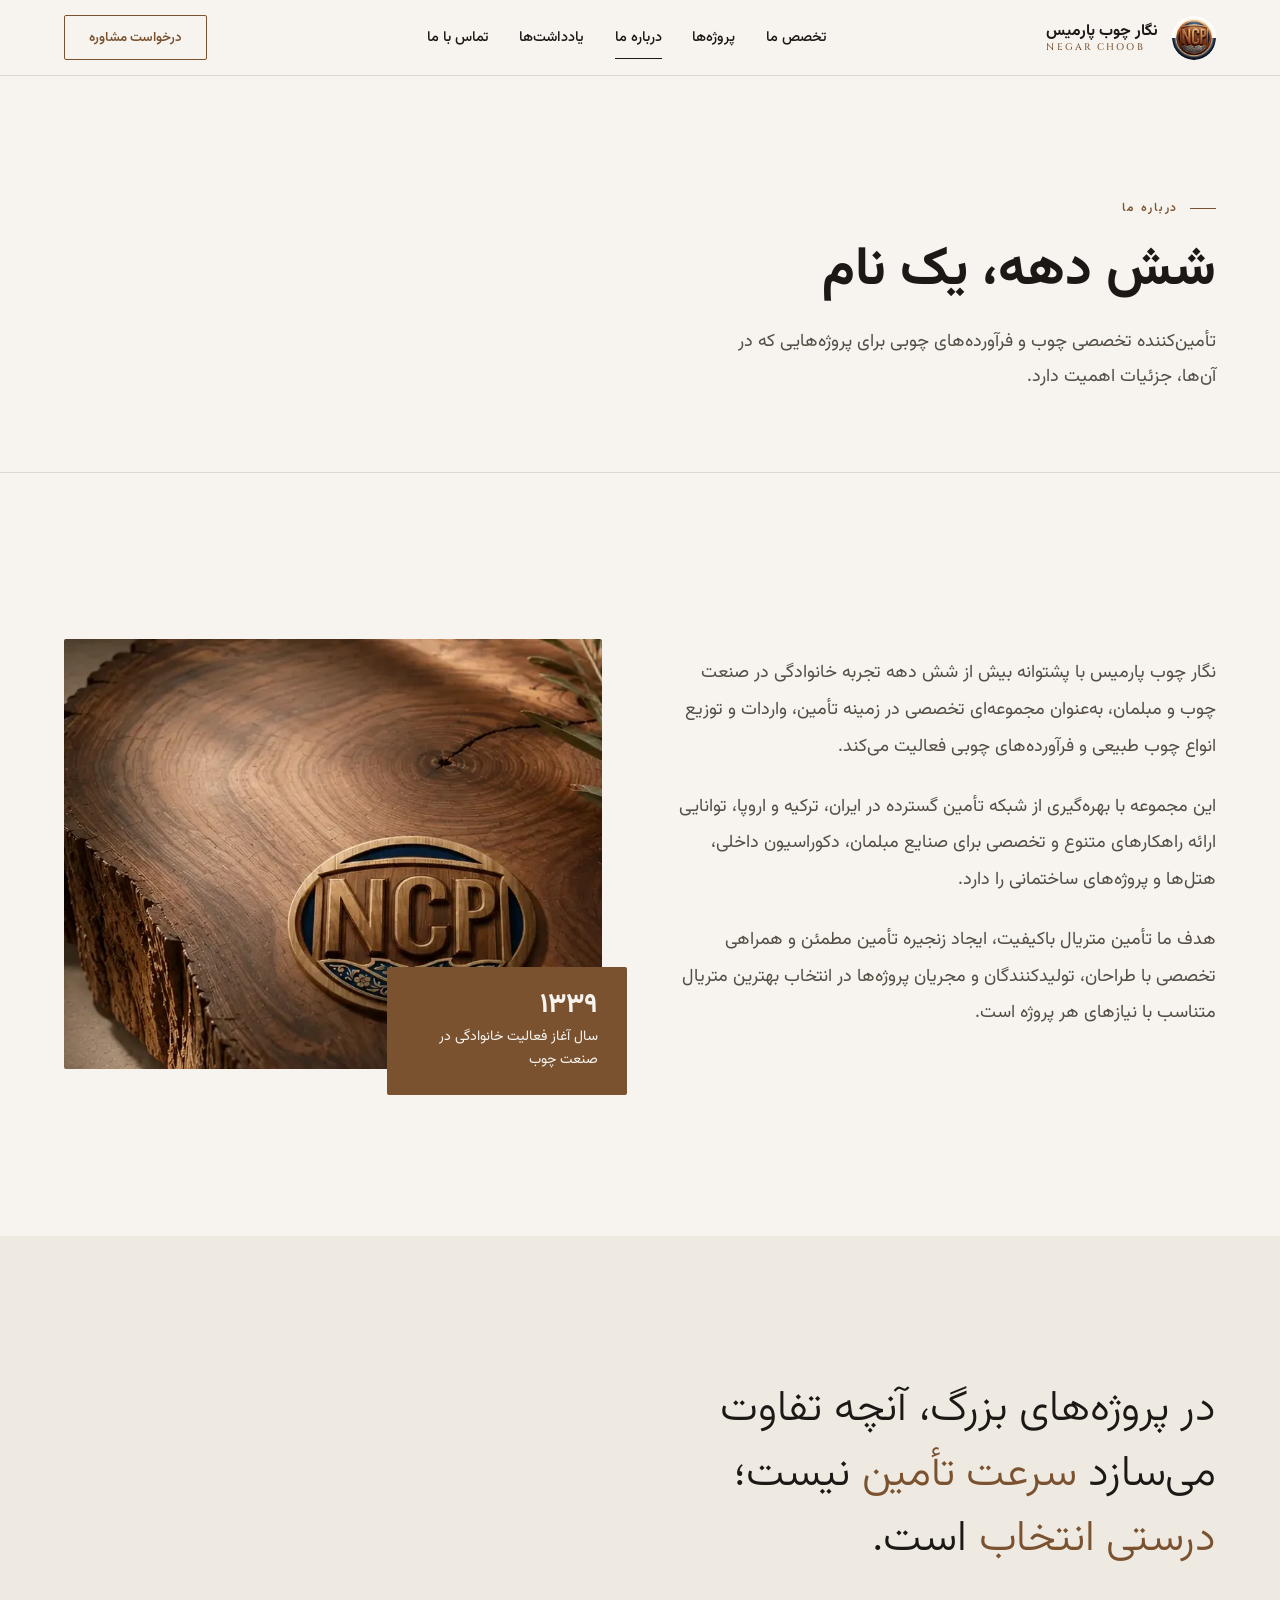
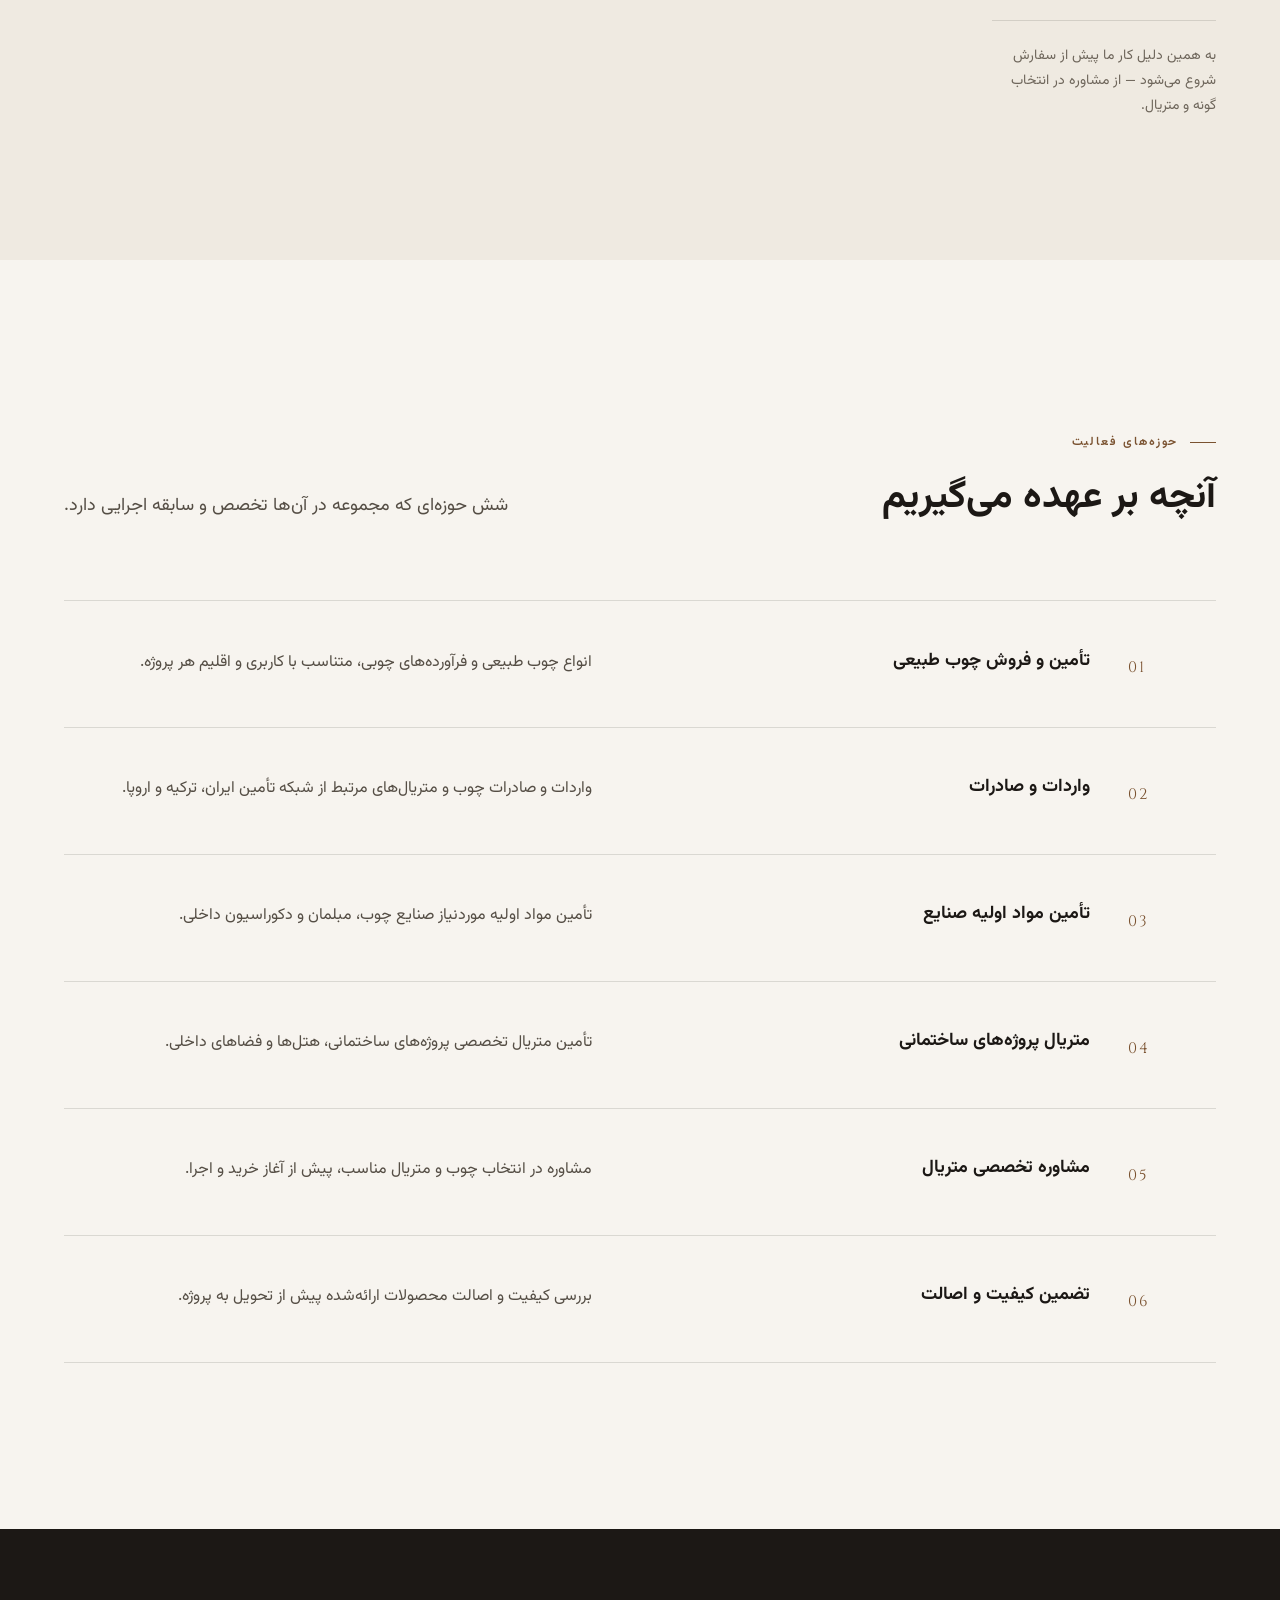
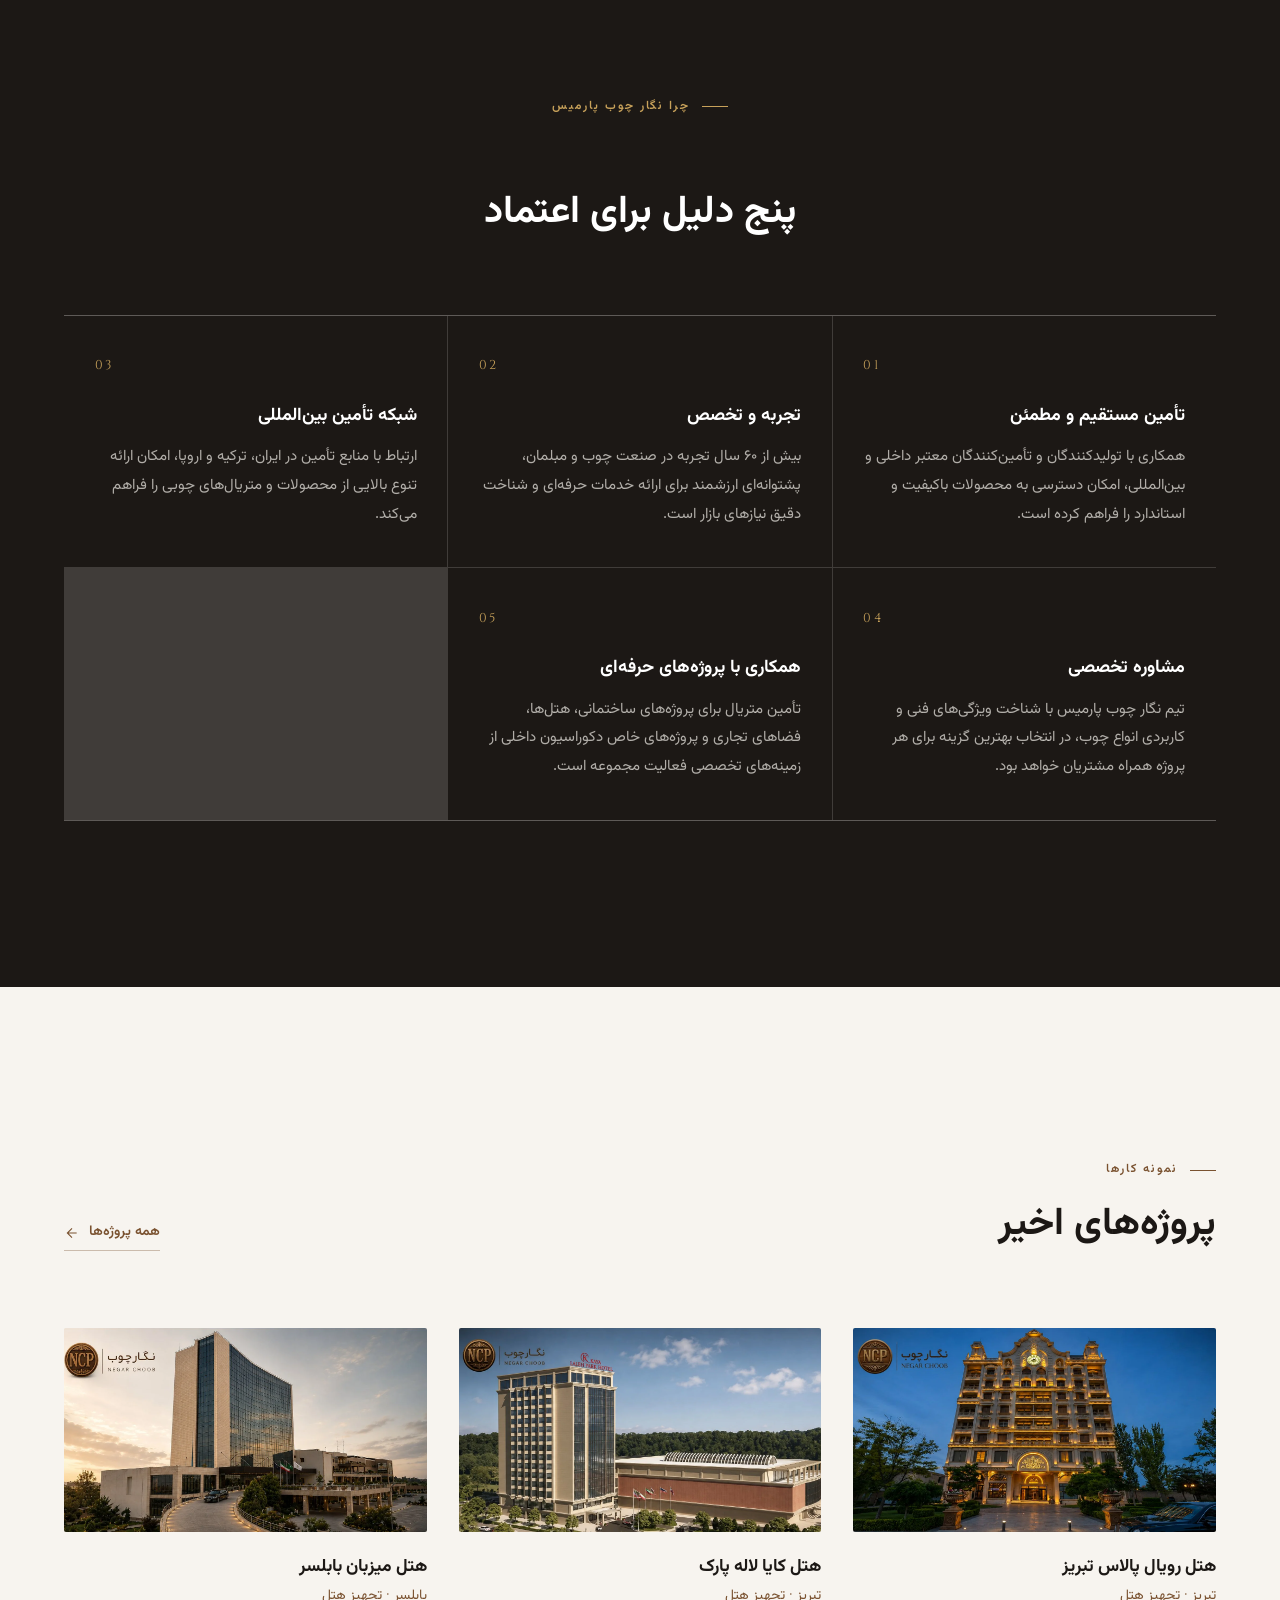
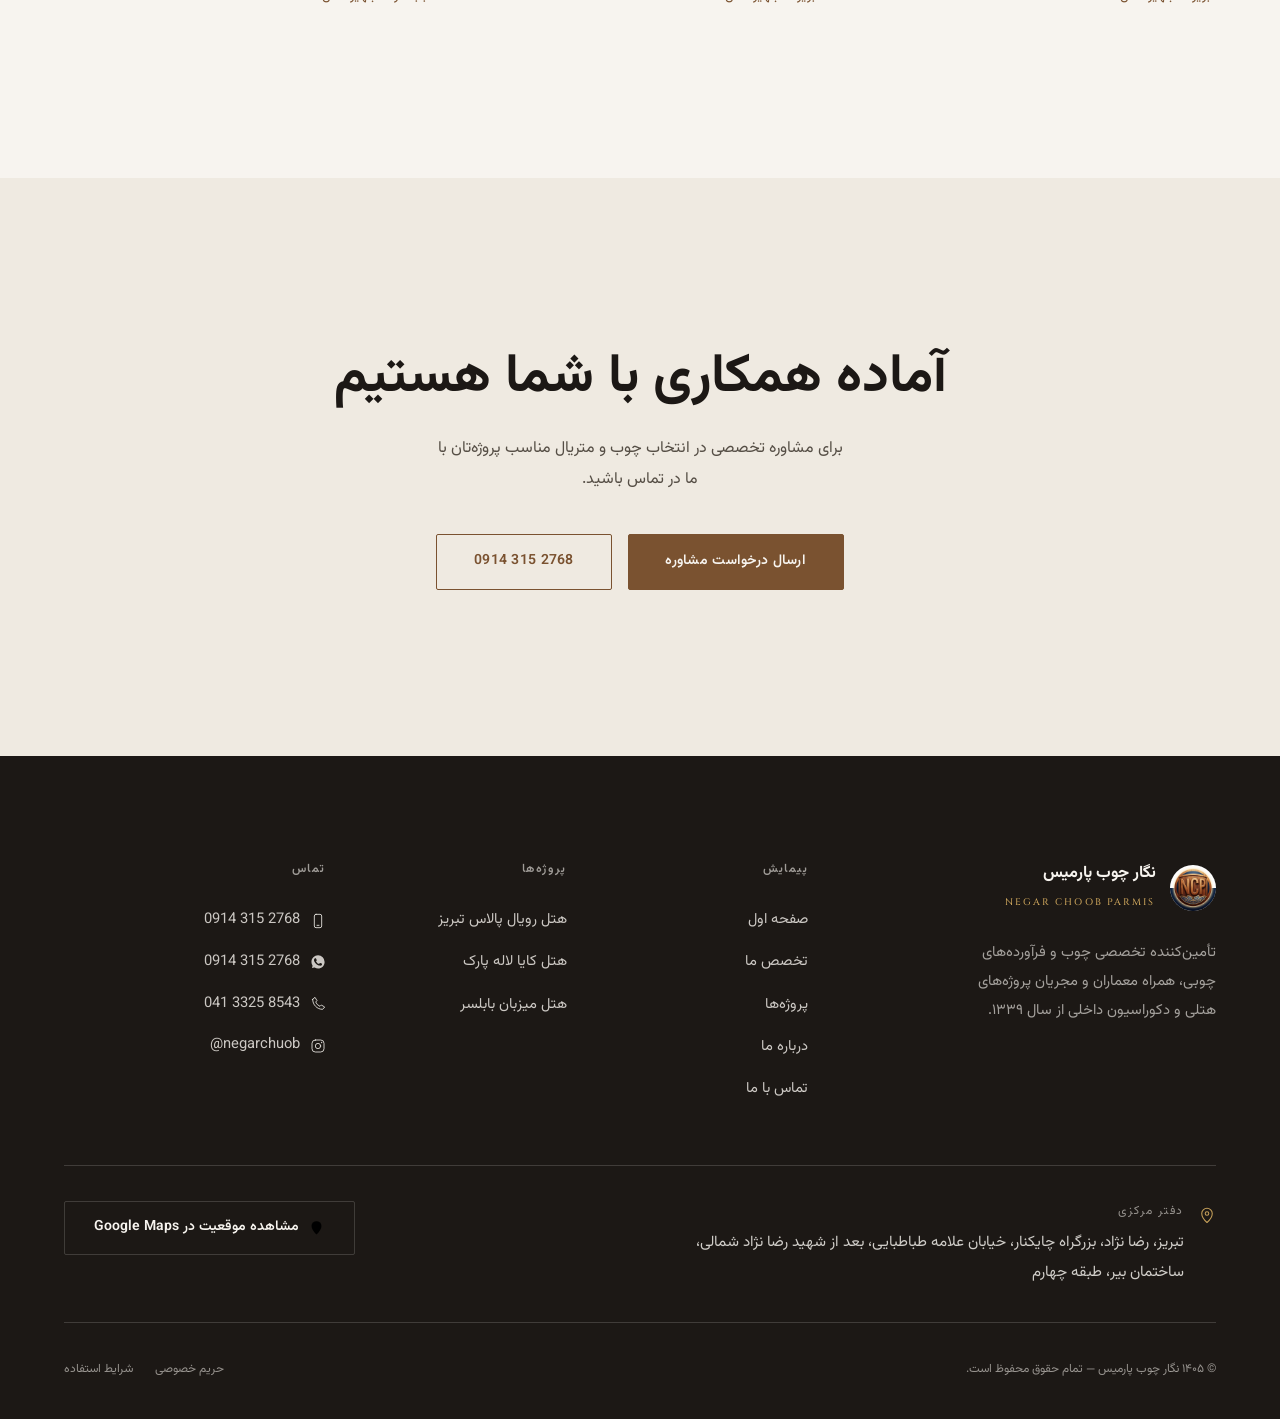
==== about.html @ 1cdef39d "Initial commit — Negar Choob Parmis marketing site Static site: 6 pages (home, about, contact, 3 pro" ====
<!DOCTYPE html>
<html lang="fa" dir="rtl">
<head>
<meta charset="UTF-8">
<meta name="viewport" content="width=device-width, initial-scale=1">
<title>درباره ما | نگار چوب پارمیس</title>
<meta name="description" content="نگار چوب پارمیس؛ شش دهه تجربه خانوادگی در تأمین، واردات و توزیع چوب طبیعی و فرآورده‌های چوبی برای پروژه‌های هتلی، معماری و دکوراسیون داخلی.">
<meta name="theme-color" content="#1C1815">
<link rel="icon" href="ncp-logo.jpg">

<link rel="preconnect" href="https://fonts.googleapis.com">
<link rel="preconnect" href="https://fonts.gstatic.com" crossorigin>
<link rel="stylesheet" href="https://fonts.googleapis.com/css2?family=Vazirmatn:wght@300;400;500;600;700;800&family=Cinzel:wght@400;500;600&display=swap">
<link rel="stylesheet" href="css/style.css">
<script>document.documentElement.classList.add('js');</script>

</head>
<body>

<a class="skip-link" href="#main">رفتن به محتوای اصلی</a>

<nav class="nav is-solid">
    <a href="index.html" class="nav-brand" aria-label="نگار چوب پارمیس — صفحه اول">
        <img src="ncp-logo.jpg" alt="" width="44" height="44">
        <span class="nav-brand-text">
            <strong>نگار چوب پارمیس</strong>
            <span class="latin">NEGAR CHOOB</span>
        </span>
    </a>
    <ul class="nav-links">
        <li><a href="index.html#expertise">تخصص ما</a></li>
        <li><a href="index.html#projects">پروژه‌ها</a></li>
        <li><a href="about.html" aria-current="page">درباره ما</a></li>
        <li><a href="index.html#journal">یادداشت‌ها</a></li>
        <li><a href="contact.html">تماس با ما</a></li>
    </ul>
    <a href="index.html#contact" class="nav-cta">درخواست مشاوره</a>
    <button class="nav-toggle" aria-label="باز کردن منو" aria-expanded="false">
        <svg class="icon" viewBox="0 0 24 24" aria-hidden="true"><path stroke-linecap="round" d="M3 7h18M3 12h18M3 17h18"/></svg>
    </button>
</nav>

<div class="mobile-drawer" role="dialog" aria-label="منوی اصلی" aria-modal="true">
    <button class="mobile-drawer-close" aria-label="بستن منو">
        <svg class="icon" viewBox="0 0 24 24" aria-hidden="true"><path stroke-linecap="round" d="M6 6l12 12M18 6L6 18"/></svg>
    </button>
    <ul>
        <li><a href="index.html">صفحه اول</a></li>
        <li><a href="index.html#expertise">تخصص ما</a></li>
        <li><a href="index.html#projects">پروژه‌ها</a></li>
        <li><a href="about.html">درباره ما</a></li>
        <li><a href="contact.html">تماس با ما</a></li>
    </ul>
    <div class="mobile-drawer-foot">
        <a href="tel:+989143152768" class="ltr">0914 315 2768</a><br>
        <a href="tel:+984133258543" class="ltr">041 3325 8543</a>
    </div>
</div>

<main id="main">

    <header class="page-header">
        <div class="wrap" style="padding-inline: 0;">
            <span class="eyebrow">درباره ما</span>
            <h1>شش دهه، یک نام</h1>
            <p>تأمین‌کننده تخصصی چوب و فرآورده‌های چوبی برای پروژه‌هایی که در آن‌ها، جزئیات اهمیت دارد.</p>
        </div>
    </header>

    <!-- Intro -->
    <section class="section">
        <div class="wrap about">
            <div class="about-body reveal">
                <p style="font-size: var(--body-lg); line-height: 2.05; color: var(--ink-soft); margin-bottom: 1.4rem;">
                    نگار چوب پارمیس با پشتوانه بیش از شش دهه تجربه خانوادگی در صنعت چوب و مبلمان، به‌عنوان مجموعه‌ای تخصصی در زمینه تأمین، واردات و توزیع انواع چوب طبیعی و فرآورده‌های چوبی فعالیت می‌کند.
                </p>
                <p style="font-size: var(--body-lg); line-height: 2.05; color: var(--ink-soft); margin-bottom: 1.4rem;">
                    این مجموعه با بهره‌گیری از شبکه تأمین گسترده در ایران، ترکیه و اروپا، توانایی ارائه راهکارهای متنوع و تخصصی برای صنایع مبلمان، دکوراسیون داخلی، هتل‌ها و پروژه‌های ساختمانی را دارد.
                </p>
                <p style="font-size: var(--body-lg); line-height: 2.05; color: var(--ink-soft);">
                    هدف ما تأمین متریال باکیفیت، ایجاد زنجیره تأمین مطمئن و همراهی تخصصی با طراحان، تولیدکنندگان و مجریان پروژه‌ها در انتخاب بهترین متریال متناسب با نیازهای هر پروژه است.
                </p>
            </div>

            <div class="about-media reveal">
                <div class="brand-shot">
                    <picture>
                        <source srcset="shot-material.webp" type="image/webp">
                        <img src="shot-material.jpg" alt="برش چوب طبیعی با نشان نگار چوب پارمیس" width="745" height="603" loading="lazy" decoding="async">
                    </picture>
                </div>
                <div class="about-media-tag">
                    <strong>۱۳۳۹</strong>
                    سال آغاز فعالیت خانوادگی در صنعت چوب
                </div>
            </div>
        </div>
    </section>

    <!-- Statement -->
    <section class="statement section-alt">
        <figure class="wrap reveal">
            <blockquote>
                در پروژه‌های بزرگ، آنچه تفاوت می‌سازد <em>سرعت تأمین</em> نیست؛ <em>درستی انتخاب</em> است.
            </blockquote>
            <figcaption>
                به همین دلیل کار ما پیش از سفارش شروع می‌شود — از مشاوره در انتخاب گونه و متریال.
            </figcaption>
        </figure>
    </section>

    <!-- Areas of activity -->
    <section class="section" id="activities">
        <div class="wrap">
            <div class="section-head reveal">
                <div>
                    <span class="eyebrow">حوزه‌های فعالیت</span>
                    <h2 class="kicker">آنچه بر عهده می‌گیریم</h2>
                </div>
                <p class="lede">شش حوزه‌ای که مجموعه در آن‌ها تخصص و سابقه اجرایی دارد.</p>
            </div>

            <div class="expertise-list reveal-group">
                <article class="expertise-item reveal">
                    <span class="expertise-num">01</span>
                    <h3>تأمین و فروش چوب طبیعی</h3>
                    <p>انواع چوب طبیعی و فرآورده‌های چوبی، متناسب با کاربری و اقلیم هر پروژه.</p>
                </article>
                <article class="expertise-item reveal">
                    <span class="expertise-num">02</span>
                    <h3>واردات و صادرات</h3>
                    <p>واردات و صادرات چوب و متریال‌های مرتبط از شبکه تأمین ایران، ترکیه و اروپا.</p>
                </article>
                <article class="expertise-item reveal">
                    <span class="expertise-num">03</span>
                    <h3>تأمین مواد اولیه صنایع</h3>
                    <p>تأمین مواد اولیه موردنیاز صنایع چوب، مبلمان و دکوراسیون داخلی.</p>
                </article>
                <article class="expertise-item reveal">
                    <span class="expertise-num">04</span>
                    <h3>متریال پروژه‌های ساختمانی</h3>
                    <p>تأمین متریال تخصصی پروژه‌های ساختمانی، هتل‌ها و فضاهای داخلی.</p>
                </article>
                <article class="expertise-item reveal">
                    <span class="expertise-num">05</span>
                    <h3>مشاوره تخصصی متریال</h3>
                    <p>مشاوره در انتخاب چوب و متریال مناسب، پیش از آغاز خرید و اجرا.</p>
                </article>
                <article class="expertise-item reveal">
                    <span class="expertise-num">06</span>
                    <h3>تضمین کیفیت و اصالت</h3>
                    <p>بررسی کیفیت و اصالت محصولات ارائه‌شده پیش از تحویل به پروژه.</p>
                </article>
            </div>
        </div>
    </section>

    <!-- Why us -->
    <section class="section reasons">
        <div class="wrap">
            <div class="section-head center reveal">
                <span class="eyebrow eyebrow--light eyebrow--center">چرا نگار چوب پارمیس</span>
                <h2 class="kicker">پنج دلیل برای اعتماد</h2>
            </div>

            <div class="reasons-grid reveal-group">
                <article class="reason reveal">
                    <span class="reason-num">01</span>
                    <h3>تأمین مستقیم و مطمئن</h3>
                    <p>همکاری با تولیدکنندگان و تأمین‌کنندگان معتبر داخلی و بین‌المللی، امکان دسترسی به محصولات باکیفیت و استاندارد را فراهم کرده است.</p>
                </article>
                <article class="reason reveal">
                    <span class="reason-num">02</span>
                    <h3>تجربه و تخصص</h3>
                    <p>بیش از ۶۰ سال تجربه در صنعت چوب و مبلمان، پشتوانه‌ای ارزشمند برای ارائه خدمات حرفه‌ای و شناخت دقیق نیازهای بازار است.</p>
                </article>
                <article class="reason reveal">
                    <span class="reason-num">03</span>
                    <h3>شبکه تأمین بین‌المللی</h3>
                    <p>ارتباط با منابع تأمین در ایران، ترکیه و اروپا، امکان ارائه تنوع بالایی از محصولات و متریال‌های چوبی را فراهم می‌کند.</p>
                </article>
                <article class="reason reveal">
                    <span class="reason-num">04</span>
                    <h3>مشاوره تخصصی</h3>
                    <p>تیم نگار چوب پارمیس با شناخت ویژگی‌های فنی و کاربردی انواع چوب، در انتخاب بهترین گزینه برای هر پروژه همراه مشتریان خواهد بود.</p>
                </article>
                <article class="reason reveal">
                    <span class="reason-num">05</span>
                    <h3>همکاری با پروژه‌های حرفه‌ای</h3>
                    <p>تأمین متریال برای پروژه‌های ساختمانی، هتل‌ها، فضاهای تجاری و پروژه‌های خاص دکوراسیون داخلی از زمینه‌های تخصصی فعالیت مجموعه است.</p>
                </article>
            </div>
        </div>
    </section>

    <!-- Projects teaser -->
    <section class="section">
        <div class="wrap">
            <div class="section-head reveal">
                <div>
                    <span class="eyebrow">نمونه کارها</span>
                    <h2 class="kicker">پروژه‌های اخیر</h2>
                </div>
                <a href="index.html#projects" class="btn-text">
                    همه پروژه‌ها
                    <svg viewBox="0 0 24 24" aria-hidden="true"><path d="M19 12H5M12 19l-7-7 7-7"/></svg>
                </a>
            </div>

            <div class="journal-grid reveal-group" style="gap: clamp(1.5rem, 2.5vw, 2.5rem);">
                <a href="project-royalpalace.html" class="reveal">
                    <div class="framed-shot framed-shot--zoom" style="border-radius: var(--radius);">
                        <picture>
                            <source srcset="shot-royalpalace.webp" type="image/webp">
                            <img src="shot-royalpalace.jpg" alt="هتل رویال پالاس تبریز" width="1400" height="782" loading="lazy" decoding="async">
                        </picture>
                    </div>
                    <h3 style="font-size:1.1rem; font-weight:700; margin-top:1.2rem;">هتل رویال پالاس تبریز</h3>
                    <span style="font-size:var(--small); color:var(--walnut);">تبریز · تجهیز هتل</span>
                </a>
                <a href="project-kaya.html" class="reveal">
                    <div class="framed-shot framed-shot--zoom" style="border-radius: var(--radius);">
                        <picture>
                            <source srcset="shot-kaya.webp" type="image/webp">
                            <img src="shot-kaya.jpg" alt="هتل کایا لاله پارک تبریز" width="1400" height="773" loading="lazy" decoding="async">
                        </picture>
                    </div>
                    <h3 style="font-size:1.1rem; font-weight:700; margin-top:1.2rem;">هتل کایا لاله پارک</h3>
                    <span style="font-size:var(--small); color:var(--walnut);">تبریز · تجهیز هتل</span>
                </a>
                <a href="project-babolsar.html" class="reveal">
                    <div class="framed-shot framed-shot--zoom" style="border-radius: var(--radius);">
                        <picture>
                            <source srcset="shot-babolsar.webp" type="image/webp">
                            <img src="shot-babolsar.jpg" alt="هتل میزبان بابلسر" width="1400" height="751" loading="lazy" decoding="async">
                        </picture>
                    </div>
                    <h3 style="font-size:1.1rem; font-weight:700; margin-top:1.2rem;">هتل میزبان بابلسر</h3>
                    <span style="font-size:var(--small); color:var(--walnut);">بابلسر · تجهیز هتل</span>
                </a>
            </div>
        </div>
    </section>

    <!-- CTA -->
    <section class="section cta-band">
        <div class="wrap reveal">
            <h2>آماده همکاری با شما هستیم</h2>
            <p>برای مشاوره تخصصی در انتخاب چوب و متریال مناسب پروژه‌تان با ما در تماس باشید.</p>
            <div class="btn-wrap">
                <a href="index.html#contact" class="btn btn-primary">ارسال درخواست مشاوره</a>
                <a href="tel:+989143152768" class="btn btn-outline-dark ltr">0914 315 2768</a>
            </div>
        </div>
    </section>

</main>

<footer>
    <div class="footer-grid">
        <div class="footer-col">
            <div class="footer-brand">
                <img src="ncp-logo.jpg" alt="" width="46" height="46">
                <span>
                    <strong>نگار چوب پارمیس</strong>
                    <span class="latin">NEGAR CHOOB PARMIS</span>
                </span>
            </div>
            <p>تأمین‌کننده تخصصی چوب و فرآورده‌های چوبی، همراه معماران و مجریان پروژه‌های هتلی و دکوراسیون داخلی از سال ۱۳۳۹.</p>
        </div>
        <div class="footer-col">
            <h2>پیمایش</h2>
            <ul>
                <li><a href="index.html#home">صفحه اول</a></li>
                <li><a href="index.html#expertise">تخصص ما</a></li>
                <li><a href="index.html#projects">پروژه‌ها</a></li>
                <li><a href="about.html">درباره ما</a></li>
                <li><a href="contact.html">تماس با ما</a></li>
            </ul>
        </div>
        <div class="footer-col">
            <h2>پروژه‌ها</h2>
            <ul>
                <li><a href="project-royalpalace.html">هتل رویال پالاس تبریز</a></li>
                <li><a href="project-kaya.html">هتل کایا لاله پارک</a></li>
                <li><a href="project-babolsar.html">هتل میزبان بابلسر</a></li>
            </ul>
        </div>
        <div class="footer-col">
            <h2>تماس</h2>
            <div class="footer-contact">
                <a href="tel:+989143152768" aria-label="تلفن همراه — 0914 315 2768"><svg viewBox="0 0 24 24" stroke-linecap="round" stroke-linejoin="round" aria-hidden="true"><rect x="6.5" y="2" width="11" height="20" rx="2.5"/><path d="M10.5 18.5h3"/></svg><span class="ltr">0914 315 2768</span></a>
                <a href="https://wa.me/989143152768" target="_blank" rel="noopener noreferrer" aria-label="واتساپ — 0914 315 2768"><svg viewBox="0 0 24 24" class="is-solid" aria-hidden="true"><path d="M17.472 14.382c-.297-.149-1.758-.867-2.03-.967-.273-.099-.471-.148-.67.15-.197.297-.767.966-.94 1.164-.173.199-.347.223-.644.075-.297-.15-1.255-.463-2.39-1.475-.883-.788-1.48-1.761-1.653-2.059-.173-.297-.018-.458.13-.606.134-.133.298-.347.446-.52.149-.174.198-.298.298-.497.099-.198.05-.371-.025-.52-.075-.149-.669-1.612-.916-2.207-.242-.579-.487-.5-.669-.51a12.8 12.8 0 0 0-.57-.01c-.198 0-.52.074-.792.372-.272.297-1.04 1.016-1.04 2.479 0 1.462 1.065 2.875 1.213 3.074.149.198 2.096 3.2 5.077 4.487.709.306 1.262.489 1.694.625.712.227 1.36.195 1.872.118.571-.085 1.758-.719 2.006-1.413.247-.694.247-1.289.173-1.413-.074-.124-.272-.198-.57-.347M12.05 21.785h-.004a9.87 9.87 0 0 1-5.031-1.378l-.361-.214-3.741.982.998-3.648-.235-.374a9.86 9.86 0 0 1-1.51-5.26c.001-5.45 4.436-9.884 9.888-9.884a9.82 9.82 0 0 1 6.988 2.898 9.825 9.825 0 0 1 2.893 6.994c-.003 5.45-4.437 9.884-9.885 9.884"/></svg><span class="ltr">0914 315 2768</span></a>
                <a href="tel:+984133258543" aria-label="تلفن دفتر — 041 3325 8543"><svg viewBox="0 0 24 24" stroke-linecap="round" stroke-linejoin="round" aria-hidden="true"><path d="M4 5c0 8.3 6.7 15 15 15l3-3.5-5-3-2 2a12 12 0 0 1-6.5-6.5l2-2-3-5L4 5z"/></svg><span class="ltr">041 3325 8543</span></a>
                <a href="https://instagram.com/negarchuob" target="_blank" rel="noopener noreferrer" aria-label="اینستاگرام — negarchuob@"><svg viewBox="0 0 24 24" stroke-linecap="round" stroke-linejoin="round" aria-hidden="true"><rect x="3" y="3" width="18" height="18" rx="5"/><circle cx="12" cy="12" r="4"/><circle cx="17.4" cy="6.6" r="1.1" fill="currentColor" stroke="none"/></svg><span class="ltr">@negarchuob</span></a>
            </div>
        </div>
    </div>

    <div class="footer-address-bar">
        <div class="footer-address">
            <svg viewBox="0 0 24 24" stroke-linecap="round" stroke-linejoin="round" aria-hidden="true"><path d="M12 22s7-6.2 7-12a7 7 0 1 0-14 0c0 5.8 7 12 7 12z"/><circle cx="12" cy="10" r="2.4"/></svg>
            <dl>
                <dt>دفتر مرکزی</dt>
                <dd>تبریز، رضا نژاد، بزرگراه چایکنار، خیابان علامه طباطبایی، بعد از شهید رضا نژاد شمالی، ساختمان بیر، طبقه چهارم</dd>
            </dl>
        </div>
        <a class="btn-map-dark" href="https://maps.app.goo.gl/3bpK7oVCfBt391tz7?g_st=ic" target="_blank" rel="noopener noreferrer">
            <svg viewBox="0 0 24 24" stroke-linecap="round" stroke-linejoin="round" aria-hidden="true"><path d="M12 22s7-6.2 7-12a7 7 0 1 0-14 0c0 5.8 7 12 7 12z"/><circle cx="12" cy="10" r="2.4"/></svg>
            مشاهده موقعیت در Google Maps
            <span class="visually-hidden">(در تب جدید باز می‌شود)</span>
        </a>
    </div>

    <div class="footer-bottom">
        <p>© <span data-year>۱۴۰۴</span> نگار چوب پارمیس — تمام حقوق محفوظ است.</p>
        <div class="footer-legal">
            <a href="#">حریم خصوصی</a>
            <a href="#">شرایط استفاده</a>
        </div>
    </div>
</footer>


<!-- WhatsApp — shown once per session, on first visit -->
<aside class="wa-pop" id="waPop" role="complementary" aria-labelledby="waPopTitle" hidden>
    <button class="wa-pop-close" type="button" aria-label="بستن">
        <svg viewBox="0 0 24 24" aria-hidden="true"><path stroke-linecap="round" d="M6 6l12 12M18 6L6 18"/></svg>
    </button>
    <div class="wa-pop-head">
        <span class="wa-pop-mark" aria-hidden="true">
            <svg viewBox="0 0 24 24"><path d="M17.472 14.382c-.297-.149-1.758-.867-2.03-.967-.273-.099-.471-.148-.67.15-.197.297-.767.966-.94 1.164-.173.199-.347.223-.644.075-.297-.15-1.255-.463-2.39-1.475-.883-.788-1.48-1.761-1.653-2.059-.173-.297-.018-.458.13-.606.134-.133.298-.347.446-.52.149-.174.198-.298.298-.497.099-.198.05-.371-.025-.52-.075-.149-.669-1.612-.916-2.207-.242-.579-.487-.5-.669-.51a12.8 12.8 0 0 0-.57-.01c-.198 0-.52.074-.792.372-.272.297-1.04 1.016-1.04 2.479 0 1.462 1.065 2.875 1.213 3.074.149.198 2.096 3.2 5.077 4.487.709.306 1.262.489 1.694.625.712.227 1.36.195 1.872.118.571-.085 1.758-.719 2.006-1.413.247-.694.247-1.289.173-1.413-.074-.124-.272-.198-.57-.347M12.05 21.785h-.004a9.87 9.87 0 0 1-5.031-1.378l-.361-.214-3.741.982.998-3.648-.235-.374a9.86 9.86 0 0 1-1.51-5.26c.001-5.45 4.436-9.884 9.888-9.884a9.82 9.82 0 0 1 6.988 2.898 9.825 9.825 0 0 1 2.893 6.994c-.003 5.45-4.437 9.884-9.885 9.884"/></svg>
        </span>
        <span>
            <span class="wa-pop-kicker">مشاوره رایگان</span>
            <span class="wa-pop-title" id="waPopTitle">نیاز به مشاوره یا استعلام قیمت دارید؟</span>
        </span>
    </div>
    <p>کارشناسان نگار چوب پارمیس آماده پاسخگویی به شما هستند.</p>
    <a class="btn btn-primary" href="https://wa.me/989143152768" target="_blank" rel="noopener noreferrer">
        شروع گفتگو در واتساپ
        <span class="visually-hidden">(در تب جدید باز می‌شود)</span>
    </a>
</aside>

<script src="js/main.js"></script>
</body>
</html>
---- css/style.css ----
/* ==========================================================================
   نگار چوب پارمیس — Negar Choob Parmis
   Design System · "Warm Editorial Minimalism"

   Style ........ Exaggerated Minimalism (oversized type, negative space)
   Density ...... Spacious (2/10)
   Motion ....... Standard (400–600ms, power2.out equivalent, 60–90ms stagger)
   Variance ..... Centered / minimal (3/10)

   Rules honoured: no emoji icons (SVG only), 4.5:1 text contrast,
   44px touch targets, visible focus, prefers-reduced-motion, no CLS.
   ========================================================================== */

/* ==========================================================================
   1. TOKENS
   ========================================================================== */
:root {
    /* --- Primitive: warm walnut + ivory. No pure black, no pure white text. --- */
    --ink:            #1C1815;   /* headings, dark surfaces */
    --ink-soft:       #554E45;   /* body copy — 9.1:1 on ivory */
    --ink-faint:      #6E665B;   /* meta / captions — 5.1:1 on ivory */
    --ivory:          #F7F4EF;   /* page ground */
    --ivory-alt:      #EFEAE1;   /* alternating band */
    --paper:          #FFFFFF;
    --walnut:         #7A5230;   /* brand — 6.2:1 on ivory */
    --walnut-deep:    #4A331F;
    --walnut-tint:    rgba(122, 82, 48, 0.07);
    --brass:          #C7A15A;   /* accent for dark surfaces only — 7.3:1 on ink */

    --line:           rgba(28, 24, 21, 0.13);
    --line-soft:      rgba(28, 24, 21, 0.07);
    --line-dark:      rgba(247, 244, 239, 0.16);

    /* --- Type --- */
    --font:           'Vazirmatn', system-ui, sans-serif;
    --font-latin:     'Cinzel', 'Vazirmatn', serif;

    --display:        clamp(2.6rem, 6.4vw, 6.2rem);   /* hero only */
    --h1:             clamp(2rem, 4.2vw, 3.6rem);
    --h2:             clamp(1.7rem, 3vw, 2.6rem);
    --h3:             clamp(1.1rem, 1.4vw, 1.35rem);
    --statement:      clamp(1.6rem, 3.4vw, 3.1rem);   /* editorial pull-quote */
    --body-lg:        1.125rem;
    --body:           1rem;
    --small:          0.875rem;
    --micro:          0.75rem;

    /* --- Rhythm (density 2/10 — spacious) --- */
    --gutter:         clamp(1.4rem, 5vw, 5.5rem);
    --section-y:      clamp(6rem, 13vw, 12rem);
    --radius:         2px;                            /* near-square: architectural */

    /* --- Motion --- */
    --ease:           cubic-bezier(0.33, 1, 0.68, 1); /* ≈ power2.out */
    --ease-slow:      cubic-bezier(0.22, 1, 0.36, 1);
    --dur:            420ms;
    --dur-slow:       900ms;
}

/* ==========================================================================
   2. RESET & BASE
   ========================================================================== */
*, *::before, *::after { margin: 0; padding: 0; box-sizing: border-box; }

html {
    scroll-behavior: smooth;
    -webkit-text-size-adjust: 100%;
    scroll-padding-top: 6rem;   /* anchor targets clear the fixed nav */
}

body {
    font-family: var(--font);
    font-size: var(--body);
    line-height: 1.8;
    background: var(--ivory);
    color: var(--ink);
    -webkit-font-smoothing: antialiased;
    -moz-osx-font-smoothing: grayscale;
    overflow-x: hidden;
}

img, video, svg { display: block; max-width: 100%; }
a { color: inherit; text-decoration: none; }
button { font: inherit; color: inherit; background: none; border: none; cursor: pointer; }
::selection { background: var(--walnut); color: var(--ivory); }

/* Latin lockup — Cinzel carries the international register.
   Persian never uses it: Cinzel has no Persian glyphs. */
.latin {
    font-family: var(--font-latin);
    direction: ltr;
    unicode-bidi: isolate;
    letter-spacing: 0.14em;
    font-weight: 500;
}

/* Focus — never removed, and legible on both light and dark grounds */
:focus-visible {
    outline: 2px solid var(--walnut);
    outline-offset: 3px;
    border-radius: 1px;
}
.hero :focus-visible,
.showreel :focus-visible,
.reasons :focus-visible,
.case-hero :focus-visible,
footer :focus-visible { outline-color: var(--brass); }

.skip-link {
    position: absolute;
    inset-block-start: -120px;
    inset-inline-end: 1.5rem;
    z-index: 500;
    background: var(--ink);
    color: var(--ivory);
    padding: 1rem 1.8rem;
    font-size: var(--small);
    transition: inset-block-start 220ms var(--ease);
}
.skip-link:focus { inset-block-start: 1rem; }

.visually-hidden {
    position: absolute; width: 1px; height: 1px;
    margin: -1px; padding: 0; overflow: hidden;
    clip: rect(0 0 0 0); clip-path: inset(50%); white-space: nowrap;
}

/* ==========================================================================
   3. MOTION PRIMITIVES
   Scroll-reveal is implemented natively (IntersectionObserver + CSS) rather
   than GSAP: the payload is a static site, and a CDN dependency would cost
   more than the ~30 lines it replaces. Timings match the Standard tier.
   ========================================================================== */
/* The hidden start state is gated on `.js`, which is set by an inline script
   in <head>. Without JS nothing is ever hidden, so content — including the
   h1 — is always present for readers and crawlers. */
.js .reveal {
    opacity: 0;
    transform: translateY(20px);
    transition: opacity var(--dur-slow) var(--ease), transform var(--dur-slow) var(--ease);
    will-change: opacity, transform;
}
.js .reveal.is-visible { opacity: 1; transform: none; will-change: auto; }
.reveal-group > * { transition-delay: calc(var(--i, 0) * 80ms); }

/* Masked line-rise for editorial headings */
.rise { display: block; overflow: hidden; }
.js .rise > span {
    display: block;
    transform: translateY(105%);
    transition: transform 1000ms var(--ease-slow);
    transition-delay: calc(var(--i, 0) * 90ms);
}
.is-visible .rise > span,
.rise.is-visible > span { transform: none; }

@media (prefers-reduced-motion: reduce) {
    html { scroll-behavior: auto; }
    .js .reveal, .js .rise > span { opacity: 1 !important; transform: none !important; transition: none !important; }
    *, *::before, *::after {
        animation-duration: 0.01ms !important;
        animation-iteration-count: 1 !important;
        transition-duration: 0.01ms !important;
        scroll-behavior: auto !important;
    }
}

/* ==========================================================================
   4. LAYOUT PRIMITIVES
   ========================================================================== */
.wrap        { max-width: 1360px; margin-inline: auto; padding-inline: var(--gutter); }
.wrap-narrow { max-width: 860px;  margin-inline: auto; padding-inline: var(--gutter); }
.section     { padding-block: var(--section-y); }
.section-alt { background: var(--ivory-alt); }
.section-ink { background: var(--ink); color: var(--ivory); }
.hairline    { height: 1px; background: var(--line); border: 0; }

.eyebrow {
    display: inline-flex;
    align-items: center;
    gap: 0.75rem;
    font-size: var(--micro);
    font-weight: 600;
    letter-spacing: 0.16em;
    color: var(--walnut);
    margin-bottom: 1.2rem;
}
.eyebrow::before {
    content: '';
    inline-size: 1.6rem;
    block-size: 1px;
    background: currentColor;
    flex: none;
}
.eyebrow--light  { color: var(--brass); }
.eyebrow--center { justify-content: center; }

.kicker { font-size: var(--h2); font-weight: 700; line-height: 1.32; }

.lede {
    font-size: var(--body-lg);
    line-height: 1.95;
    color: var(--ink-soft);
    max-width: 48ch;
}
.section-ink .lede { color: rgba(247, 244, 239, 0.72); }

.section-head {
    display: flex;
    align-items: flex-end;
    justify-content: space-between;
    gap: clamp(1.5rem, 4vw, 4rem);
    margin-bottom: clamp(3rem, 6vw, 5.5rem);
}
.section-head.center { flex-direction: column; align-items: center; text-align: center; }
.section-head.center .lede { max-width: 52ch; margin-top: 1rem; }

/* Photo frame. The `shot-*` files are pre-cropped to the clean photograph —
   the supplied assets carry a decorative gold rule and a baked-in title bar —
   so this is a plain cover-fit: no scaling tricks, no half-cut subjects.
   Their native ratio is ~16/9; keep --ar near that to avoid re-cropping. */
.framed-shot {
    position: relative;
    overflow: hidden;
    aspect-ratio: var(--ar, 16 / 9);
    background: var(--ivory-alt);
}
.framed-shot picture { display: contents; }
.framed-shot img {
    position: absolute;
    inset: 0;
    inline-size: 100%;
    block-size: 100%;
    object-fit: cover;
    object-position: var(--pos, center);
    transition: transform var(--dur-slow) var(--ease-slow);
}
.framed-shot--zoom:hover img,
a:hover > .framed-shot--zoom img { transform: scale(1.045); }

/* Material close-up — native ratio 1.235, so a 5/4 box crops almost nothing. */
.brand-shot {
    position: relative;
    overflow: hidden;
    aspect-ratio: 5 / 4;
    background: var(--ivory-alt);
    border-radius: var(--radius);
}
.brand-shot picture { display: contents; }
.brand-shot img {
    position: absolute;
    inset: 0;
    inline-size: 100%;
    block-size: 100%;
    object-fit: cover;
}

/* ==========================================================================
   5. BUTTONS  (min target 44px)
   ========================================================================== */
.btn {
    display: inline-flex;
    align-items: center;
    justify-content: center;
    gap: 0.6rem;
    min-block-size: 48px;
    padding: 0.9rem 2.3rem;
    font-size: var(--small);
    font-weight: 600;
    letter-spacing: 0.02em;
    border: 1px solid transparent;
    border-radius: var(--radius);
    cursor: pointer;
    transition: background var(--dur) var(--ease), color var(--dur) var(--ease),
                border-color var(--dur) var(--ease), transform var(--dur) var(--ease);
}
.btn-primary       { background: var(--walnut); border-color: var(--walnut); color: var(--ivory); }
.btn-primary:hover { background: var(--walnut-deep); border-color: var(--walnut-deep); transform: translateY(-2px); }

.btn-outline-light       { border-color: rgba(247, 244, 239, 0.5); color: #fff; }
.btn-outline-light:hover { background: rgba(247, 244, 239, 0.12); border-color: #fff; }

.btn-outline-dark       { border-color: var(--walnut); color: var(--walnut); }
.btn-outline-dark:hover { background: var(--walnut); color: var(--ivory); }

.btn-text {
    display: inline-flex;
    align-items: center;
    gap: 0.55rem;
    min-block-size: 32px;
    font-size: var(--small);
    font-weight: 600;
    color: var(--walnut);
    border-bottom: 1px solid rgba(122, 82, 48, 0.35);
    padding-bottom: 3px;
    transition: color var(--dur) var(--ease), border-color var(--dur) var(--ease), gap var(--dur) var(--ease);
}
.btn-text:hover { color: var(--ink); border-color: var(--ink); gap: 0.85rem; }
.btn-text svg   { inline-size: 16px; block-size: 16px; stroke: currentColor; fill: none; stroke-width: 1.6; transition: transform var(--dur) var(--ease); }
.btn-text:hover svg { transform: translateX(-4px); }

.section-ink .btn-text,
.showreel .btn-text { color: var(--brass); border-color: rgba(199, 161, 90, 0.4); }
.section-ink .btn-text:hover,
.showreel .btn-text:hover { color: #fff; border-color: #fff; }

.icon    { inline-size: 24px; block-size: 24px; stroke: currentColor; fill: none; stroke-width: 1.4; flex: none; }
.icon-lg { inline-size: 32px; block-size: 32px; stroke-width: 1.1; }

/* ==========================================================================
   6. NAVIGATION
   ========================================================================== */
.nav {
    position: fixed;
    inset-block-start: 0;
    inset-inline: 0;
    z-index: 200;
    display: flex;
    align-items: center;
    justify-content: space-between;
    gap: 2rem;
    padding: 1.5rem var(--gutter);
    border-bottom: 1px solid transparent;
    transition: background var(--dur) var(--ease), padding var(--dur) var(--ease),
                border-color var(--dur) var(--ease);
}
.nav.is-scrolled,
.nav.is-solid {
    background: rgba(247, 244, 239, 0.92);
    -webkit-backdrop-filter: blur(16px);
    backdrop-filter: blur(16px);
    padding-block: 0.95rem;
    border-color: var(--line);
}

.nav-brand { display: flex; align-items: center; gap: 0.85rem; }
.nav-brand img {
    block-size: 44px; inline-size: 44px;
    border-radius: 50%;
    object-fit: cover;
    transition: transform var(--dur) var(--ease);
}
.nav-brand:hover img { transform: scale(1.05); }
.nav-brand-text { display: flex; flex-direction: column; line-height: 1.3; }
.nav-brand-text strong { font-size: 0.98rem; font-weight: 700; transition: color var(--dur) var(--ease); }
.nav-brand-text .latin { font-size: 0.6rem; letter-spacing: 0.22em; color: var(--walnut); }

.nav-links { display: flex; align-items: center; gap: clamp(1.4rem, 2.4vw, 2.6rem); list-style: none; }
.nav-links a {
    position: relative;
    display: inline-block;
    padding-block: 0.5rem;
    font-size: 0.9rem;
    font-weight: 500;
}
.nav-links a::after {
    content: '';
    position: absolute;
    inset-block-end: 0;
    inset-inline-end: 0;
    inline-size: 0;
    block-size: 1px;
    background: currentColor;
    transition: inline-size var(--dur) var(--ease);
}
.nav-links a:hover::after,
.nav-links a[aria-current="page"]::after { inline-size: 100%; }

.nav-cta {
    display: inline-flex;
    align-items: center;
    min-block-size: 44px;
    padding: 0.6rem 1.5rem;
    font-size: 0.83rem;
    font-weight: 600;
    border: 1px solid currentColor;
    border-radius: var(--radius);
    transition: background var(--dur) var(--ease), color var(--dur) var(--ease), border-color var(--dur) var(--ease);
}
.nav-cta:hover { background: var(--walnut); border-color: var(--walnut); color: #fff; }

/* Over the hero video the nav is transparent and inverted */
.nav.on-hero:not(.is-scrolled):not(.is-solid) .nav-brand-text strong,
.nav.on-hero:not(.is-scrolled):not(.is-solid) .nav-links a,
.nav.on-hero:not(.is-scrolled):not(.is-solid) .nav-cta,
.nav.on-hero:not(.is-scrolled):not(.is-solid) .nav-toggle { color: #fff; }
.nav.on-hero:not(.is-scrolled):not(.is-solid) .nav-brand-text .latin { color: var(--brass); }
.nav.on-hero:not(.is-scrolled):not(.is-solid) .nav-cta:hover { background: #fff; border-color: #fff; color: var(--ink); }
.nav.is-scrolled .nav-cta, .nav.is-solid .nav-cta { color: var(--walnut); }

.nav-toggle {
    display: none;
    align-items: center; justify-content: center;
    inline-size: 46px; block-size: 46px;
    border: 1px solid currentColor;
    border-radius: var(--radius);
}

.mobile-drawer {
    position: fixed;
    inset: 0;
    z-index: 300;
    background: var(--ivory);
    display: flex;
    flex-direction: column;
    justify-content: center;
    padding: 5rem var(--gutter) 3rem;
    transform: translateX(-100%);   /* RTL: slides in from the inline-start edge */
    transition: transform 520ms var(--ease-slow);
    overflow-y: auto;
}
html[dir="rtl"] .mobile-drawer { transform: translateX(100%); }
.mobile-drawer.is-open,
html[dir="rtl"] .mobile-drawer.is-open { transform: translateX(0); }
.mobile-drawer ul { list-style: none; display: flex; flex-direction: column; gap: 0.4rem; }
.mobile-drawer li { border-bottom: 1px solid var(--line-soft); }
.mobile-drawer a {
    display: block;
    padding-block: 1.05rem;
    font-size: 1.35rem;
    font-weight: 600;
}
.mobile-drawer a:hover { color: var(--walnut); }
.mobile-drawer-foot { margin-top: 2.6rem; font-size: var(--small); color: var(--ink-faint); }
.mobile-drawer-foot a { display: inline-block; padding-block: 0.35rem; font-size: var(--small); font-weight: 500; }
.mobile-drawer-close {
    position: absolute;
    inset-block-start: 1.4rem;
    inset-inline-end: var(--gutter);   /* sits where the hamburger was */
    inline-size: 46px; block-size: 46px;
    display: flex; align-items: center; justify-content: center;
    border: 1px solid var(--line);
    border-radius: var(--radius);
}

/* ==========================================================================
   7. HERO — cinematic, full-bleed video
   ========================================================================== */
.hero {
    position: relative;
    min-block-size: 100svh;
    display: flex;
    align-items: flex-end;
    overflow: hidden;
    background: var(--ink);
}
.hero-media { position: absolute; inset: 0; z-index: 0; }
.hero-media video,
.hero-media img {
    inline-size: 100%;
    block-size: 100%;
    object-fit: cover;
    /* Very slow drift — the only ambient motion on the page. */
    animation: heroDrift 28s var(--ease-slow) infinite alternate;
}
@keyframes heroDrift {
    from { transform: scale(1.02); }
    to   { transform: scale(1.11); }
}
@media (prefers-reduced-motion: reduce) {
    .hero-media video, .hero-media img { animation: none; transform: none; }
}

.hero-scrim {
    position: absolute; inset: 0; z-index: 1;
    background:
        linear-gradient(to top,  rgba(14, 11, 9, 0.88) 0%, rgba(14, 11, 9, 0.30) 48%, rgba(14, 11, 9, 0.22) 100%),
        linear-gradient(to left, rgba(14, 11, 9, 0.42) 0%, transparent 45%);
}

.hero-inner {
    position: relative;
    z-index: 2;
    inline-size: 100%;
    display: flex;
    align-items: flex-end;
    justify-content: space-between;
    gap: clamp(2rem, 5vw, 5rem);
    padding: 0 var(--gutter) clamp(5.5rem, 10vw, 8rem);
}
/* rem, not ch: `ch` here would resolve against the 16px inherited size,
   not the clamped display size, and collapse the column. */
.hero-content { max-width: 46rem; }
.hero-content h1 {
    font-size: var(--display);
    font-weight: 700;
    line-height: 1.18;
    letter-spacing: -0.01em;
    color: #fff;
    margin-bottom: 1.5rem;
    max-width: 14ch;
}
.hero-content p {
    font-size: var(--body-lg);
    line-height: 1.95;
    color: rgba(247, 244, 239, 0.84);
    max-width: 46ch;
    margin-bottom: 2.4rem;
}
.hero-actions { display: flex; flex-wrap: wrap; gap: 1rem; }

/* Vertical stat rail — quiet proof, not a stat "card" row */
.hero-meta { display: flex; flex-direction: column; gap: 1.9rem; padding-bottom: 0.5rem; }
.hero-meta-item { padding-inline-end: 1.4rem; border-inline-end: 1px solid rgba(247, 244, 239, 0.22); }
.hero-meta-item strong {
    display: block;
    font-size: clamp(1.5rem, 2vw, 2rem);
    font-weight: 700;
    color: #fff;
    line-height: 1.25;
}
.hero-meta-item span { font-size: var(--micro); letter-spacing: 0.06em; color: rgba(247, 244, 239, 0.62); }

.scroll-cue {
    position: absolute;
    inset-block-end: 1.9rem;
    inset-inline-end: var(--gutter);
    z-index: 2;
    display: flex; align-items: center; gap: 0.7rem;
    font-size: var(--micro);
    letter-spacing: 0.14em;
    color: rgba(247, 244, 239, 0.7);
}
.scroll-cue .line { position: relative; inline-size: 1px; block-size: 34px; background: rgba(247, 244, 239, 0.3); overflow: hidden; }
.scroll-cue .line::after {
    content: '';
    position: absolute; inset-inline: 0; inset-block-start: -100%;
    block-size: 100%;
    background: var(--brass);
    animation: scrollCue 2.4s ease-in-out infinite;
}
@keyframes scrollCue {
    0%   { inset-block-start: -100%; }
    55%  { inset-block-start: 0; }
    100% { inset-block-start: 100%; }
}

/* Video pause control — WCAG 2.2.2 (moving content longer than 5s) */
.media-toggle {
    position: absolute;
    inset-block-end: 1.9rem;
    inset-inline-start: var(--gutter);
    z-index: 3;
    display: inline-flex;
    align-items: center;
    gap: 0.55rem;
    min-block-size: 44px;
    padding: 0.55rem 1.1rem;
    font-size: var(--micro);
    letter-spacing: 0.06em;
    color: rgba(247, 244, 239, 0.9);
    border: 1px solid rgba(247, 244, 239, 0.28);
    border-radius: var(--radius);
    -webkit-backdrop-filter: blur(6px);
    backdrop-filter: blur(6px);
    transition: background var(--dur) var(--ease), border-color var(--dur) var(--ease);
}
.media-toggle:hover { background: rgba(247, 244, 239, 0.14); border-color: rgba(247, 244, 239, 0.6); }
.media-toggle svg { inline-size: 13px; block-size: 13px; fill: currentColor; stroke: none; }
.media-toggle .ico-play { display: none; }
.media-toggle[aria-pressed="true"] .ico-play  { display: block; }
.media-toggle[aria-pressed="true"] .ico-pause { display: none; }

/* ==========================================================================
   8. CREDENTIALS STRIP
   ========================================================================== */
.credentials { background: var(--paper); border-bottom: 1px solid var(--line); }
.credentials .wrap { display: grid; grid-template-columns: repeat(4, 1fr); padding-inline: 0; }
.credential {
    padding: clamp(2rem, 3.4vw, 2.9rem) clamp(1rem, 2vw, 2rem);
    text-align: center;
    border-inline-start: 1px solid var(--line-soft);
}
.credential:first-child { border-inline-start: none; }
.credential strong {
    display: block;
    font-size: clamp(1.15rem, 1.9vw, 1.6rem);
    font-weight: 700;
    color: var(--walnut);
    line-height: 1.4;
    margin-bottom: 0.25rem;
}
.credential span { font-size: var(--small); color: var(--ink-faint); }

/* ==========================================================================
   9. STATEMENT — oversized editorial pull-quote
   ========================================================================== */
.statement { padding-block: clamp(5rem, 11vw, 10rem); }
.statement blockquote {
    font-size: var(--statement);
    font-weight: 300;
    line-height: 1.5;
    letter-spacing: -0.005em;
    max-width: 22ch;
}
.statement blockquote em { font-style: normal; color: var(--walnut); }
.statement figcaption {
    margin-top: clamp(2rem, 4vw, 3rem);
    padding-top: 1.4rem;
    border-top: 1px solid var(--line);
    max-width: 28ch;
    font-size: var(--small);
    color: var(--ink-faint);
}

/* ==========================================================================
   10. ABOUT — editorial split
   ========================================================================== */
.about {
    display: grid;
    grid-template-columns: 1fr 1fr;
    gap: clamp(2.5rem, 6vw, 6.5rem);
    align-items: center;
}
.about-media { position: relative; }
.about-media-tag {
    position: absolute;
    inset-block-end: -1.6rem;
    inset-inline-start: -1.6rem;
    background: var(--walnut);
    color: var(--ivory);
    padding: 1.4rem 1.8rem;
    max-inline-size: 15rem;
    font-size: var(--small);
    line-height: 1.65;
    border-radius: var(--radius);
}
.about-media-tag strong { display: block; font-size: 1.7rem; font-weight: 700; line-height: 1.2; margin-bottom: 0.25rem; }
.about-body h2 { font-size: var(--h1); font-weight: 700; line-height: 1.28; margin-bottom: 1.4rem; }
.about-body p  { font-size: var(--body-lg); line-height: 1.95; color: var(--ink-soft); margin-bottom: 1.3rem; }
.about-actions { display: flex; flex-wrap: wrap; align-items: center; gap: 1.6rem; margin-top: 2.4rem; }

/* ==========================================================================
   11. EXPERTISE — numbered editorial index (no cards, no shadows)
   ========================================================================== */
.expertise-list { border-top: 1px solid var(--line); }
.expertise-item {
    display: grid;
    grid-template-columns: 5.5rem 1fr 1.15fr;
    gap: clamp(1rem, 3vw, 3rem);
    align-items: start;
    padding-block: clamp(2rem, 3.6vw, 3.2rem);
    border-bottom: 1px solid var(--line);
    transition: background var(--dur) var(--ease), padding-inline var(--dur) var(--ease);
}
.expertise-item:hover { background: var(--walnut-tint); padding-inline: 1.4rem; }
.expertise-num {
    font-family: var(--font-latin);
    direction: ltr;
    font-size: 0.95rem;
    letter-spacing: 0.1em;
    color: var(--walnut);
    padding-top: 0.4rem;
}
.expertise-item h3 { font-size: var(--h3); font-weight: 700; line-height: 1.5; }
.expertise-item p  { font-size: var(--body); line-height: 1.9; color: var(--ink-soft); }
.expertise-item .icon { color: var(--walnut); }

/* ==========================================================================
   12. SHOWREEL — full-bleed, click-to-play (one autoplay video per page)
   ========================================================================== */
.showreel {
    position: relative;
    /* Tall enough that a 16/9 photograph is not cropped to a letterbox slot. */
    min-block-size: clamp(30rem, 74vh, 46rem);
    display: flex;
    align-items: center;
    justify-content: center;
    overflow: hidden;
    background: var(--ink);
    color: #fff;
    text-align: center;
}
.showreel-media { position: absolute; inset: 0; z-index: 0; }
/* Poster is a cropped still, not the raw asset — the shipped JPG carries a
   decorative border and title bar that would otherwise show through. */
/* Architecture: when a wide band has to crop, drop the foreground, never the
   top of the building. */
.showreel-poster { position: absolute; inset: 0; aspect-ratio: auto; block-size: 100%; --pos: center 15%; }
.showreel-media video {
    position: absolute;
    inset: 0;
    inline-size: 100%;
    block-size: 100%;
    object-fit: cover;
    opacity: 0;
    transition: opacity 600ms var(--ease);
}
.showreel.is-playing .showreel-media video { opacity: 1; }
.showreel::after {
    content: '';
    position: absolute; inset: 0; z-index: 1;
    background:
        linear-gradient(to top, rgba(14, 11, 9, 0.72), rgba(14, 11, 9, 0.52)),
        linear-gradient(to right, rgba(14, 11, 9, 0.5) 0%, transparent 40%);
    transition: opacity var(--dur-slow) var(--ease);
    pointer-events: none;
}
.showreel.is-playing::after { opacity: 0; }
.showreel-inner {
    position: relative;
    z-index: 2;
    padding: clamp(3rem, 8vw, 6rem) var(--gutter);
    transition: opacity 600ms var(--ease), transform 600ms var(--ease);
}
.showreel.is-playing .showreel-inner { opacity: 0; transform: translateY(-10px); pointer-events: none; }
.showreel-inner h2 { font-size: var(--h1); font-weight: 700; line-height: 1.3; margin-bottom: 1rem; }
.showreel-inner p  { color: rgba(247, 244, 239, 0.78); max-width: 46ch; margin-inline: auto; }

.play-btn {
    display: inline-flex;
    align-items: center;
    gap: 0.9rem;
    margin-top: 2.4rem;
    padding: 0.75rem 0.75rem 0.75rem 1.9rem;
    border: 1px solid rgba(247, 244, 239, 0.4);
    border-radius: 100px;
    color: #fff;
    font-size: var(--small);
    font-weight: 600;
    transition: background var(--dur) var(--ease), border-color var(--dur) var(--ease);
}
.play-btn:hover { background: rgba(247, 244, 239, 0.14); border-color: #fff; }
.play-btn .disc {
    inline-size: 44px; block-size: 44px;
    display: flex; align-items: center; justify-content: center;
    border-radius: 50%;
    background: var(--brass);
    color: var(--ink);
    transition: transform var(--dur) var(--ease);
}
.play-btn:hover .disc { transform: scale(1.08); }
.play-btn .disc svg { inline-size: 14px; block-size: 14px; fill: currentColor; stroke: none; margin-inline-start: 2px; }

/* ==========================================================================
   13. PROJECTS — alternating full-width editorial rows
   ========================================================================== */
.project-row {
    display: grid;
    grid-template-columns: 1.35fr 1fr;
    gap: clamp(2rem, 5vw, 5rem);
    align-items: center;
    padding-block: clamp(2.5rem, 5vw, 4.5rem);
    border-top: 1px solid var(--line);
}
.project-row:first-of-type { border-top: none; padding-block-start: 0; }
/* Alternate the side the photograph sits on, but always give it the wider
   track so image scale stays constant down the page. */
.project-row:nth-child(even) { grid-template-columns: 1fr 1.35fr; }
.project-row:nth-child(even) .project-row-media { order: 2; }
.project-row-media { border-radius: var(--radius); overflow: hidden; }

.project-index {
    font-family: var(--font-latin);
    direction: ltr;
    font-size: var(--small);
    letter-spacing: 0.16em;
    color: var(--walnut);
    display: block;
    margin-bottom: 1.1rem;
}
.project-row-body h3 { font-size: var(--h2); font-weight: 700; line-height: 1.3; margin-bottom: 1rem; }
.project-row-body p  { font-size: var(--body); line-height: 1.95; color: var(--ink-soft); max-width: 44ch; margin-bottom: 1.8rem; }

.project-facts {
    display: flex;
    flex-wrap: wrap;
    gap: 0 clamp(1.5rem, 3vw, 2.6rem);
    margin-bottom: 2rem;
    padding-block: 1.1rem;
    border-block: 1px solid var(--line-soft);
}
.project-facts div { min-inline-size: 6rem; }
.project-facts dt { font-size: var(--micro); letter-spacing: 0.08em; color: var(--ink-faint); margin-bottom: 0.2rem; }
.project-facts dd { font-size: var(--small); font-weight: 600; }

/* ==========================================================================
   14. REASONS — dark band, brass numerals
   ========================================================================== */
.reasons { background: var(--ink); color: var(--ivory); }
.reasons .kicker { color: #fff; }
.reasons-grid {
    display: grid;
    grid-template-columns: repeat(3, 1fr);
    gap: 1px;
    background: var(--line-dark);
    border-block: 1px solid var(--line-dark);
}
.reason {
    background: var(--ink);
    padding: clamp(2rem, 3vw, 3rem) clamp(1.5rem, 2.4vw, 2.4rem);
    transition: background var(--dur) var(--ease);
}
.reason:hover { background: #241E1A; }
.reason-num {
    font-family: var(--font-latin);
    direction: ltr;
    display: block;
    font-size: 0.8rem;
    letter-spacing: 0.18em;
    color: var(--brass);
    margin-bottom: 1.4rem;
}
.reason h3 { font-size: var(--h3); font-weight: 700; margin-bottom: 0.7rem; color: #fff; }
.reason p  { font-size: 0.94rem; line-height: 1.9; color: rgba(247, 244, 239, 0.68); }

/* ==========================================================================
   15. JOURNAL / BLOG — hairline list
   ========================================================================== */
.journal-grid { display: grid; grid-template-columns: repeat(3, 1fr); gap: clamp(2rem, 3vw, 3.2rem); }
.journal-item { border-top: 1px solid var(--line); padding-top: 1.6rem; transition: border-color var(--dur) var(--ease); }
.journal-item:hover { border-color: var(--walnut); }
.journal-date { display: block; font-size: var(--micro); letter-spacing: 0.06em; color: var(--walnut); font-weight: 600; margin-bottom: 0.9rem; }
.journal-item h3 { font-size: 1.15rem; font-weight: 700; line-height: 1.55; margin-bottom: 0.7rem; }
.journal-item p  { font-size: 0.94rem; line-height: 1.9; color: var(--ink-soft); }

/* ==========================================================================
   16. CONTACT
   ========================================================================== */
.contact-grid { display: grid; grid-template-columns: 0.85fr 1.15fr; gap: clamp(2.5rem, 6vw, 6rem); }

.contact-info-item { display: flex; gap: 1.1rem; padding-block: 1.5rem; border-top: 1px solid var(--line); }
.contact-info-item:last-of-type { border-bottom: 1px solid var(--line); }
.contact-info-item .icon { color: var(--walnut); margin-top: 0.25rem; }
.contact-info-item dt { font-size: var(--micro); letter-spacing: 0.06em; color: var(--ink-faint); margin-bottom: 0.25rem; }
.contact-info-item dd { font-size: 1.02rem; font-weight: 600; }
.ltr { direction: ltr; unicode-bidi: isolate; display: inline-block; }

.field { margin-bottom: 1.7rem; }
.field label { display: block; font-size: var(--small); color: var(--ink-soft); margin-bottom: 0.5rem; }
.field label .req { color: var(--walnut); }
.field input, .field textarea {
    inline-size: 100%;
    font: inherit;
    font-size: 1rem;
    padding: 0.85rem 0;
    color: var(--ink);
    background: transparent;
    border: none;
    border-bottom: 1px solid var(--line);
    border-radius: 0;
    resize: vertical;
    transition: border-color var(--dur) var(--ease);
}
.field input:focus, .field textarea:focus { outline: none; border-color: var(--walnut); border-bottom-width: 2px; }
.field-row { display: grid; grid-template-columns: 1fr 1fr; gap: 1.5rem; }

.field-error { display: none; margin-top: 0.5rem; font-size: var(--small); color: #A3341F; }
.field.has-error input, .field.has-error textarea { border-color: #A3341F; }
.field.has-error .field-error { display: block; }

.form-status {
    display: none;
    margin-top: 1.4rem;
    padding: 1rem 1.2rem;
    font-size: var(--small);
    line-height: 1.8;
    border-inline-start: 2px solid var(--walnut);
    background: var(--walnut-tint);
}
.form-status.is-shown { display: block; }

/* ==========================================================================
   17. CASE-STUDY PAGES
   ========================================================================== */
.case-hero {
    position: relative;
    min-block-size: clamp(30rem, 78vh, 52rem);
    display: flex;
    align-items: flex-end;
    overflow: hidden;
    background: var(--ink);
}
.case-hero-media { position: absolute; inset: 0; z-index: 0; }
.case-hero-media video,
.case-hero-media img { inline-size: 100%; block-size: 100%; object-fit: cover; }
.case-hero-media .framed-shot { block-size: 100%; aspect-ratio: auto; --pos: center 22%; }
.case-hero::after {
    content: '';
    position: absolute; inset: 0; z-index: 1;
    /* The supplied photography carries a baked-in logo lockup in its top
       corner; the upper scrim is weighted to keep it from competing with the
       nav. Replacing the source files with un-watermarked originals is the
       real fix. */
    background:
        linear-gradient(to top, rgba(14, 11, 9, 0.86) 0%, rgba(14, 11, 9, 0.28) 52%, rgba(14, 11, 9, 0.62) 100%),
        linear-gradient(to right, rgba(14, 11, 9, 0.45) 0%, transparent 38%);
}
.case-hero-inner {
    position: relative;
    z-index: 2;
    inline-size: 100%;
    padding: 0 var(--gutter) clamp(3.5rem, 7vw, 5.5rem);
    color: #fff;
}
.case-hero-inner h1 { font-size: var(--h1); font-weight: 700; line-height: 1.25; max-width: 18ch; margin-bottom: 1rem; }
.case-hero-inner .latin { display: block; font-size: var(--small); color: var(--brass); margin-bottom: 0.6rem; }

.case-facts {
    display: grid;
    grid-template-columns: repeat(4, 1fr);
    border-bottom: 1px solid var(--line);
}
.case-facts > div { padding: clamp(1.6rem, 2.6vw, 2.4rem) 0; padding-inline-end: 1.5rem; border-inline-start: 1px solid var(--line-soft); padding-inline-start: clamp(1rem, 2vw, 2rem); }
.case-facts > div:first-child { border-inline-start: none; padding-inline-start: 0; }
.case-facts dt { font-size: var(--micro); letter-spacing: 0.08em; color: var(--ink-faint); margin-bottom: 0.35rem; }
.case-facts dd { font-size: 1.02rem; font-weight: 600; }

.case-body { max-width: 62ch; }
.case-body p { font-size: var(--body-lg); line-height: 2.05; color: var(--ink-soft); margin-bottom: 1.5rem; }
.case-body h2 { font-size: var(--h2); font-weight: 700; margin-block: 2.5rem 1.2rem; }
.case-body ul { list-style: none; margin-bottom: 1.5rem; }
.case-body li { position: relative; padding-inline-start: 1.5rem; margin-bottom: 0.75rem; color: var(--ink-soft); line-height: 1.9; }
.case-body li::before {
    content: '';
    position: absolute;
    inset-inline-start: 0; inset-block-start: 0.85em;
    inline-size: 0.5rem; block-size: 1px;
    background: var(--walnut);
}

.case-video { border-radius: var(--radius); overflow: hidden; background: var(--ink); }
.case-video video { inline-size: 100%; block-size: auto; aspect-ratio: 16 / 9; object-fit: cover; }

.case-next {
    display: flex;
    align-items: center;
    justify-content: space-between;
    gap: 2rem;
    flex-wrap: wrap;
    padding-block: clamp(2.5rem, 5vw, 4rem);
    border-top: 1px solid var(--line);
}
.case-next span { font-size: var(--micro); letter-spacing: 0.1em; color: var(--ink-faint); display: block; margin-bottom: 0.4rem; }
.case-next strong { font-size: var(--h3); font-weight: 700; }

/* Secondary page header */
.page-header {
    padding: clamp(9rem, 15vw, 13rem) var(--gutter) clamp(3.5rem, 6vw, 5.5rem);
    border-bottom: 1px solid var(--line);
}
.page-header h1 { font-size: var(--h1); font-weight: 700; line-height: 1.25; max-width: 16ch; margin-bottom: 1.2rem; }
.page-header p  { font-size: var(--body-lg); color: var(--ink-soft); max-width: 50ch; line-height: 1.95; }

/* Timeline */
.timeline { border-top: 1px solid var(--line); }
.timeline-item {
    display: grid;
    grid-template-columns: 9rem 1fr;
    gap: clamp(1rem, 3vw, 3rem);
    padding-block: clamp(1.8rem, 3vw, 2.6rem);
    border-bottom: 1px solid var(--line);
}
.timeline-year { font-family: var(--font-latin); direction: ltr; font-size: 1rem; letter-spacing: 0.1em; color: var(--walnut); }
.timeline-item h3 { font-size: var(--h3); font-weight: 700; margin-bottom: 0.5rem; }
.timeline-item p  { color: var(--ink-soft); line-height: 1.9; max-width: 52ch; }

/* CTA band */
.cta-band { background: var(--ivory-alt); text-align: center; }
.cta-band h2 { font-size: var(--h1); font-weight: 700; line-height: 1.3; max-width: 20ch; margin: 0 auto 1.2rem; }
.cta-band p  { color: var(--ink-soft); max-width: 46ch; margin: 0 auto 2.4rem; line-height: 1.95; }
.cta-band .btn-wrap { display: flex; justify-content: center; flex-wrap: wrap; gap: 1rem; }

/* ==========================================================================
   18. FOOTER
   ========================================================================== */
footer { background: var(--ink); color: var(--ivory); padding: clamp(4rem, 8vw, 7rem) var(--gutter) 2rem; }
.footer-grid {
    max-width: 1360px;
    margin-inline: auto;
    display: grid;
    grid-template-columns: 1.5fr 0.8fr 0.8fr 1.1fr;
    gap: clamp(2rem, 4vw, 3.5rem);
    padding-bottom: 3.5rem;
    border-bottom: 1px solid var(--line-dark);
}
.footer-brand { display: flex; align-items: center; gap: 0.9rem; margin-bottom: 1.4rem; }
.footer-brand img { block-size: 46px; inline-size: 46px; border-radius: 50%; object-fit: cover; }
.footer-brand strong { display: block; font-size: 1.02rem; font-weight: 700; }
.footer-brand .latin { font-size: 0.6rem; letter-spacing: 0.22em; color: var(--brass); }
.footer-col p  { font-size: 0.92rem; line-height: 1.95; color: rgba(247, 244, 239, 0.62); max-width: 34ch; }
.footer-col h2 { font-size: var(--micro); letter-spacing: 0.12em; font-weight: 600; color: rgba(247, 244, 239, 0.6); margin-bottom: 1.3rem; }
.footer-col ul { list-style: none; display: flex; flex-direction: column; gap: 0.3rem; }
.footer-col ul a, .footer-col ul span {
    display: inline-block;
    padding-block: 0.35rem;
    font-size: 0.92rem;
    color: rgba(247, 244, 239, 0.8);
    transition: color var(--dur) var(--ease);
}
.footer-col ul a:hover { color: var(--brass); }
.footer-bottom {
    max-width: 1360px;
    margin-inline: auto;
    display: flex;
    justify-content: space-between;
    align-items: center;
    flex-wrap: wrap;
    gap: 0.6rem 1.5rem;
    padding-top: 1.8rem;
    font-size: var(--micro);
    color: rgba(247, 244, 239, 0.55);
}
.footer-legal { display: flex; flex-wrap: wrap; gap: 1.4rem; }
.footer-legal a { padding-block: 0.4rem; transition: color var(--dur) var(--ease); }
.footer-legal a:hover { color: var(--brass); }

/* ==========================================================================
   19. RESPONSIVE  (375 / 768 / 1024 / 1440 verified)
   ========================================================================== */
@media (max-width: 1080px) {
    .about { grid-template-columns: 1fr; }
    .about-media-tag { position: static; margin-block-start: -2.5rem; margin-inline-start: 1.4rem; }
    .contact-grid { grid-template-columns: 1fr; }
    .reasons-grid { grid-template-columns: repeat(2, 1fr); }
    .journal-grid { grid-template-columns: repeat(2, 1fr); }
    /* Must also target :nth-child(even) — it outranks the bare .project-row
       selector regardless of media-query order. */
    .project-row,
    .project-row:nth-child(even) { grid-template-columns: 1fr; gap: 2rem; }
    .project-row:nth-child(even) .project-row-media { order: 0; }
    .footer-grid { grid-template-columns: 1fr 1fr; }
    .case-facts { grid-template-columns: repeat(2, 1fr); }
    .case-facts > div:nth-child(3) { border-inline-start: none; padding-inline-start: 0; }
}

@media (max-width: 900px) {
    .nav-links, .nav-cta { display: none; }
    .nav-toggle { display: flex; }
    .hero-meta { display: none; }
    .hero-inner { padding-block-end: clamp(6.5rem, 14vw, 9rem); }
    .expertise-item { grid-template-columns: 3.5rem 1fr; gap: 1rem 1.4rem; }
    .expertise-item p { grid-column: 2; }
    .credentials .wrap { grid-template-columns: repeat(2, 1fr); }
    .credential:nth-child(3) { border-inline-start: none; }
    .credential:nth-child(n+3) { border-top: 1px solid var(--line-soft); }
    .timeline-item { grid-template-columns: 1fr; gap: 0.5rem; }
}

@media (max-width: 640px) {
    .reasons-grid, .journal-grid { grid-template-columns: 1fr; }
    .field-row { grid-template-columns: 1fr; }
    .footer-grid { grid-template-columns: 1fr; }
    .case-facts { grid-template-columns: 1fr; }
    .case-facts > div { border-inline-start: none; padding-inline-start: 0; border-top: 1px solid var(--line-soft); }
    .case-facts > div:first-child { border-top: none; }
    .section-head { flex-direction: column; align-items: flex-start; }
    .expertise-item:hover { padding-inline: 0; }
    .hero-content h1 { max-width: none; }
    .hero-actions { flex-direction: column; align-items: stretch; }
    .cta-band .btn-wrap .btn { flex: 1 1 100%; }
    .scroll-cue { display: none; }
    .media-toggle { inset-block-end: 1.2rem; }
    .statement blockquote { max-width: none; }
}

/* ==========================================================================
   20. PRINT
   ========================================================================== */
@media print {
    .nav, .mobile-drawer, .scroll-cue, .media-toggle, .showreel, .skip-link { display: none !important; }
    body { background: #fff; color: #000; }
    .reveal { opacity: 1 !important; transform: none !important; }
}

/* ==========================================================================
   21. CONTACT PAGE · MAP · FOOTER CONTACT · WHATSAPP CARD
   Additive only — every selector below is new. Nothing above is modified.
   All values reuse the existing tokens (--walnut, --line, --ease, --gutter…).
   ========================================================================== */

/* ---- 21.1 Contact channels — hairline index, no cards ---- */
.channels {
    display: grid;
    grid-template-columns: repeat(2, 1fr);
    gap: 0 clamp(2rem, 5vw, 5rem);
    border-top: 1px solid var(--line);
}
.channel {
    display: flex;
    align-items: flex-start;
    gap: 1.3rem;
    padding-block: clamp(1.8rem, 3vw, 2.6rem);
    border-bottom: 1px solid var(--line);
}
.channel-icon {
    flex: none;
    inline-size: 46px;
    block-size: 46px;
    display: flex;
    align-items: center;
    justify-content: center;
    border: 1px solid var(--line);
    border-radius: 50%;
    color: var(--walnut);
    transition: background var(--dur) var(--ease), border-color var(--dur) var(--ease), color var(--dur) var(--ease);
}
.channel-icon svg { inline-size: 20px; block-size: 20px; stroke: currentColor; fill: none; stroke-width: 1.5; }
.channel-icon svg.is-solid { fill: currentColor; stroke: none; }
.channel:hover .channel-icon { background: var(--walnut); border-color: var(--walnut); color: var(--ivory); }

.channel-body { min-inline-size: 0; }
.channel-label {
    display: block;
    font-size: var(--micro);
    letter-spacing: 0.12em;
    color: var(--ink-faint);
    margin-bottom: 0.4rem;
}
.channel-value {
    display: inline-block;
    font-size: clamp(1.05rem, 1.4vw, 1.25rem);
    font-weight: 600;
    line-height: 1.6;
    color: var(--ink);
    border-bottom: 1px solid transparent;
    padding-bottom: 2px;
    transition: color var(--dur) var(--ease), border-color var(--dur) var(--ease);
}
a.channel-value:hover { color: var(--walnut); border-color: var(--walnut); }
.channel-note { display: block; margin-top: 0.45rem; font-size: var(--small); color: var(--ink-faint); line-height: 1.8; }

/* ---- 21.2 Map block ---- */
.map-block {
    display: grid;
    grid-template-columns: 0.85fr 1.15fr;
    gap: clamp(2rem, 5vw, 4.5rem);
    align-items: center;
}
.map-aside h2 { font-size: var(--h2); font-weight: 700; line-height: 1.32; margin-bottom: 1.2rem; }
.map-address {
    font-size: var(--body-lg);
    line-height: 2.05;
    color: var(--ink-soft);
    max-width: 36ch;
    padding-inline-start: 1.2rem;
    border-inline-start: 1px solid var(--walnut);
    margin-bottom: 2rem;
}

.map-frame {
    position: relative;
    overflow: hidden;
    border-radius: var(--radius);
    border: 1px solid var(--line);
    background: var(--ivory-alt);
    aspect-ratio: 16 / 11;
}
.map-frame iframe {
    position: absolute;
    inset: 0;
    inline-size: 100%;
    block-size: 100%;
    border: 0;
    /* Desaturated to sit inside the warm palette; returns to full colour on
       interaction so the map stays readable when actually being used. */
    filter: grayscale(1) sepia(0.28) contrast(0.94) brightness(1.02);
    transition: filter var(--dur-slow) var(--ease);
}
.map-frame:hover iframe,
.map-frame:focus-within iframe { filter: none; }

/* Shown underneath the embed; visible only if the embed cannot load. */
.map-fallback {
    position: absolute;
    inset: 0;
    z-index: -1;
    display: flex;
    flex-direction: column;
    align-items: center;
    justify-content: center;
    gap: 1rem;
    text-align: center;
    padding: 2rem;
    background: var(--ivory-alt);
    color: var(--ink-faint);
    font-size: var(--small);
    line-height: 1.9;
}
.map-fallback svg { inline-size: 30px; block-size: 30px; stroke: var(--walnut); fill: none; stroke-width: 1.2; }

.btn svg.btn-ico { inline-size: 17px; block-size: 17px; flex: none; }

@media (max-width: 1080px) {
    .map-block { grid-template-columns: 1fr; }
}
@media (max-width: 640px) {
    .channels { grid-template-columns: 1fr; }
    .map-frame { aspect-ratio: 4 / 3; }
}

/* ---- 21.3 Footer contact ---- */
.footer-contact { display: flex; flex-direction: column; gap: 0.15rem; }
.footer-contact a,
.footer-contact span.static {
    display: inline-flex;
    align-items: center;
    gap: 0.6rem;
    padding-block: 0.4rem;
    font-size: 0.92rem;
    color: rgba(247, 244, 239, 0.8);
    transition: color var(--dur) var(--ease);
}
.footer-contact a:hover { color: var(--brass); }
.footer-contact svg { inline-size: 16px; block-size: 16px; flex: none; stroke: currentColor; fill: none; stroke-width: 1.5; }
.footer-contact svg.is-solid { fill: currentColor; stroke: none; }

.footer-address-bar {
    max-width: 1360px;
    margin-inline: auto;
    display: flex;
    align-items: flex-start;
    justify-content: space-between;
    gap: clamp(1.5rem, 4vw, 3rem);
    flex-wrap: wrap;
    padding-block: 2.2rem;
    border-bottom: 1px solid var(--line-dark);
}
.footer-address { display: flex; gap: 0.9rem; max-width: 62ch; }
.footer-address svg { inline-size: 18px; block-size: 18px; flex: none; margin-top: 0.35rem; stroke: var(--brass); fill: none; stroke-width: 1.4; }
.footer-address dt { font-size: var(--micro); letter-spacing: 0.12em; color: rgba(247, 244, 239, 0.55); margin-bottom: 0.35rem; }
.footer-address dd { font-size: 0.95rem; line-height: 1.95; color: rgba(247, 244, 239, 0.82); }

.btn-map-dark {
    display: inline-flex;
    align-items: center;
    gap: 0.6rem;
    min-block-size: 48px;
    padding: 0.85rem 1.8rem;
    flex: none;
    font-size: var(--small);
    font-weight: 600;
    color: var(--ivory);
    border: 1px solid var(--line-dark);
    border-radius: var(--radius);
    transition: background var(--dur) var(--ease), border-color var(--dur) var(--ease), color var(--dur) var(--ease);
}
.btn-map-dark:hover { background: var(--brass); border-color: var(--brass); color: var(--ink); }
.btn-map-dark svg { inline-size: 17px; block-size: 17px; flex: none; }

@media (max-width: 640px) {
    .footer-address-bar { flex-direction: column; align-items: stretch; }
    .btn-map-dark { justify-content: center; }
}

/* ---- 21.4 WhatsApp card (first visit only) ---- */
.wa-pop {
    position: fixed;
    inset-block-end: 6.4rem;
    inset-inline-start: var(--gutter);
    z-index: 250;
    inline-size: min(23rem, calc(100vw - 2 * var(--gutter)));
    background: var(--paper);
    border: 1px solid var(--line);
    border-radius: var(--radius);
    box-shadow: 0 24px 60px rgba(28, 24, 21, 0.16);
    padding: 1.8rem 1.7rem 1.7rem;
    opacity: 0;
    transform: translateY(18px);
    visibility: hidden;
    pointer-events: none;
    transition: opacity 600ms var(--ease), transform 600ms var(--ease-slow), visibility 0s linear 600ms;
}
.wa-pop.is-open {
    opacity: 1;
    transform: none;
    visibility: visible;
    pointer-events: auto;
    transition: opacity 600ms var(--ease), transform 600ms var(--ease-slow), visibility 0s;
}

.wa-pop::before {
    content: "";
    position: absolute;
    inset-block-start: 0;
    inset-inline: 0;
    block-size: 2px;
    background: var(--walnut);
}

.wa-pop-head { display: flex; align-items: center; gap: 0.85rem; margin-bottom: 1rem; padding-inline-end: 2.2rem; }
.wa-pop-mark {
    flex: none;
    inline-size: 42px;
    block-size: 42px;
    display: flex;
    align-items: center;
    justify-content: center;
    border-radius: 50%;
    background: var(--walnut-tint);
    color: var(--walnut);
}
.wa-pop-mark svg { inline-size: 22px; block-size: 22px; fill: currentColor; }
.wa-pop-title { font-size: 1rem; font-weight: 700; line-height: 1.6; }
.wa-pop-kicker { display: block; font-size: var(--micro); letter-spacing: 0.12em; color: var(--walnut); margin-bottom: 0.15rem; }
.wa-pop p { font-size: 0.92rem; line-height: 1.95; color: var(--ink-soft); margin-bottom: 1.5rem; }
.wa-pop .btn { inline-size: 100%; }

.wa-pop-close {
    position: absolute;
    inset-block-start: 0.55rem;
    inset-inline-end: 0.55rem;
    inline-size: 44px;
    block-size: 44px;
    display: flex;
    align-items: center;
    justify-content: center;
    color: var(--ink-faint);
    border-radius: 50%;
    transition: background var(--dur) var(--ease), color var(--dur) var(--ease);
}
.wa-pop-close:hover { background: var(--ivory-alt); color: var(--ink); }
.wa-pop-close svg { inline-size: 15px; block-size: 15px; stroke: currentColor; fill: none; stroke-width: 1.6; }

@media (max-width: 640px) {
    .wa-pop { inset-block-end: 5.2rem; padding: 1.5rem 1.4rem 1.4rem; }
}
@media (prefers-reduced-motion: reduce) {
    .wa-pop { transition: none; }
}
@media print {
    .wa-pop { display: none !important; }
}
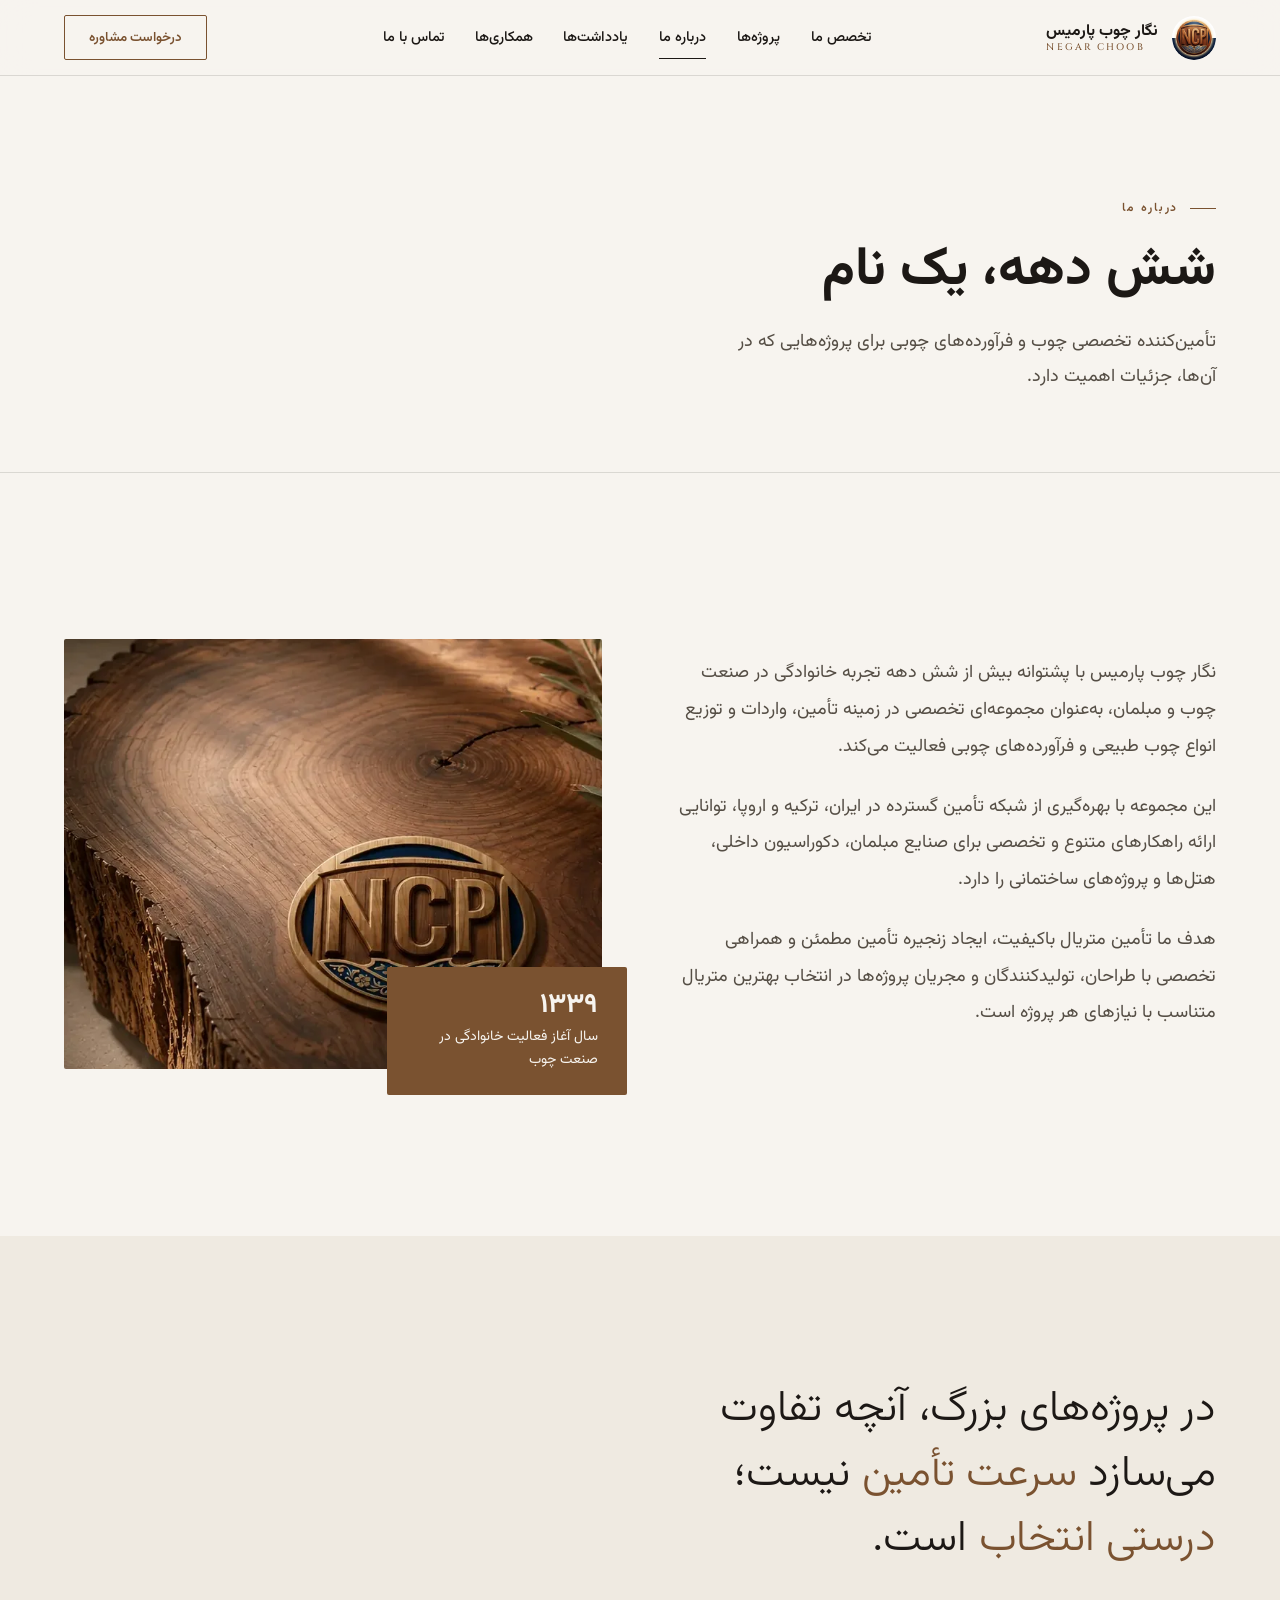
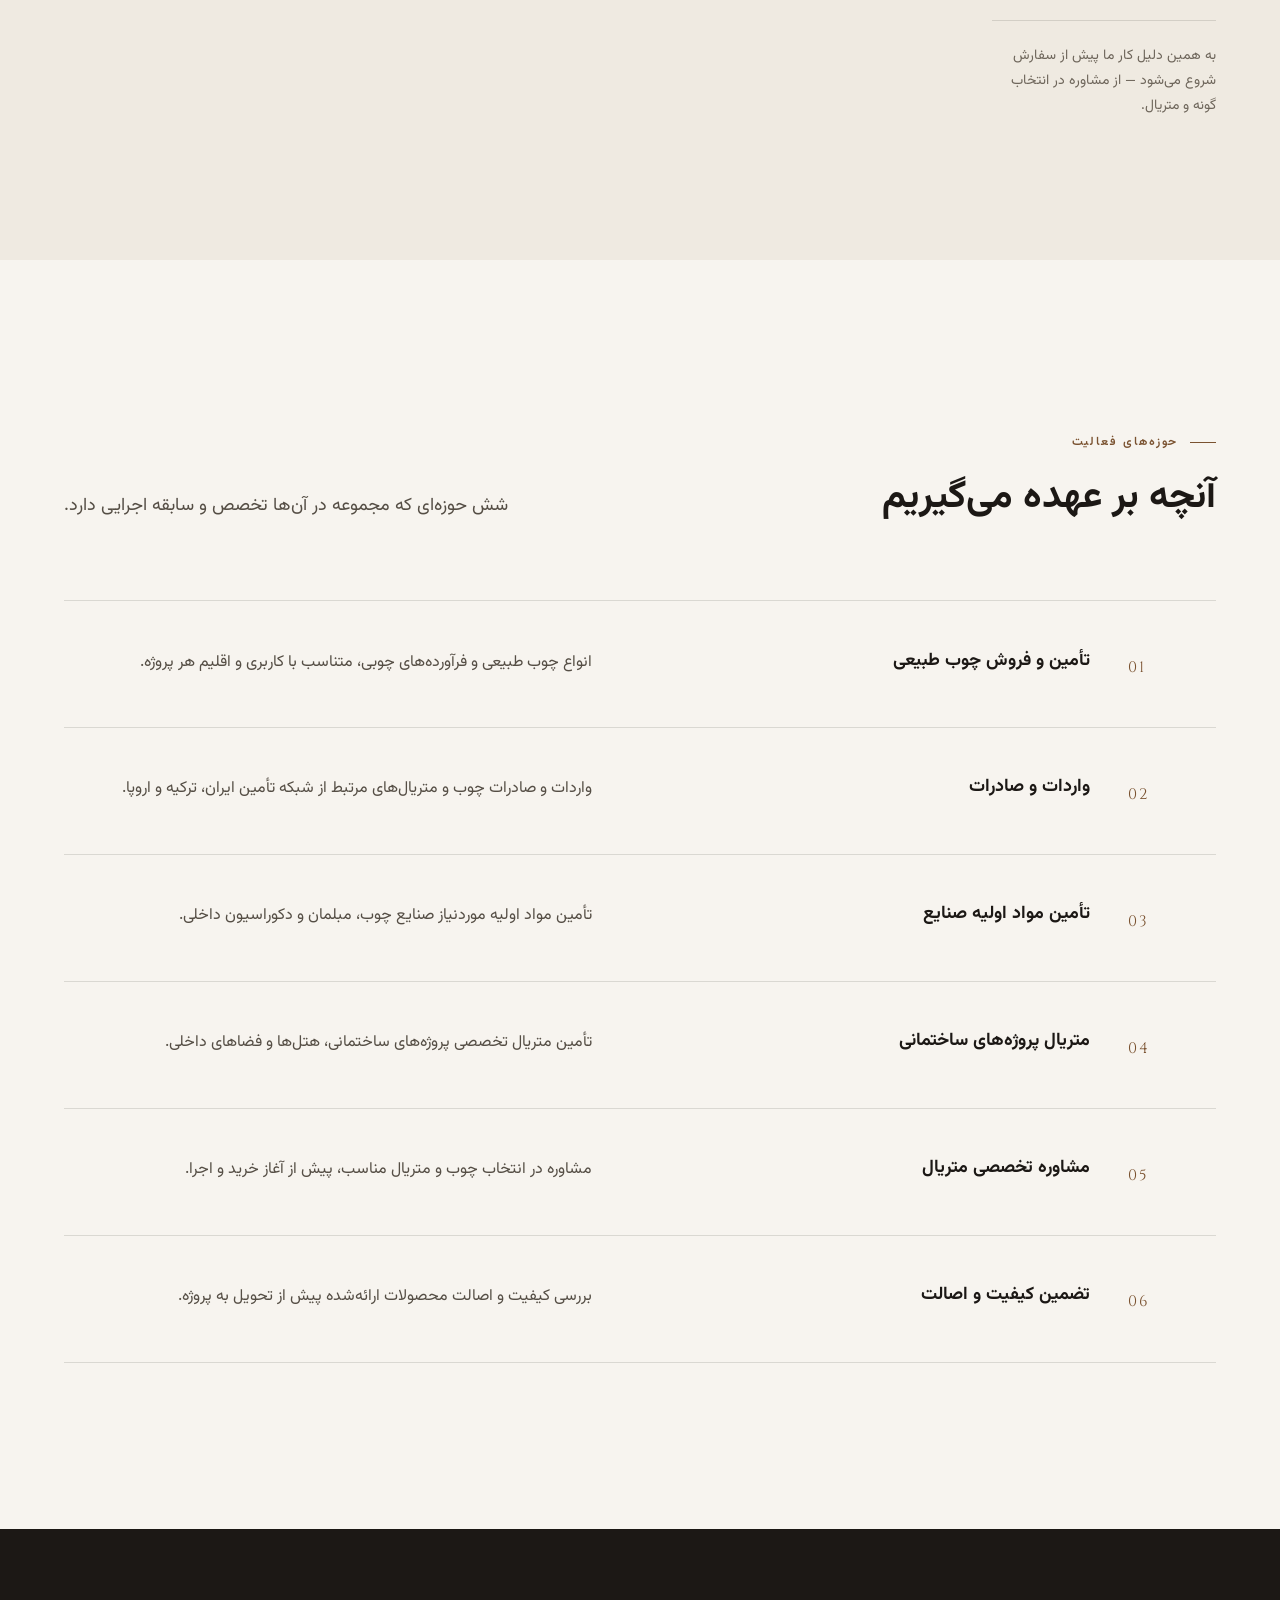
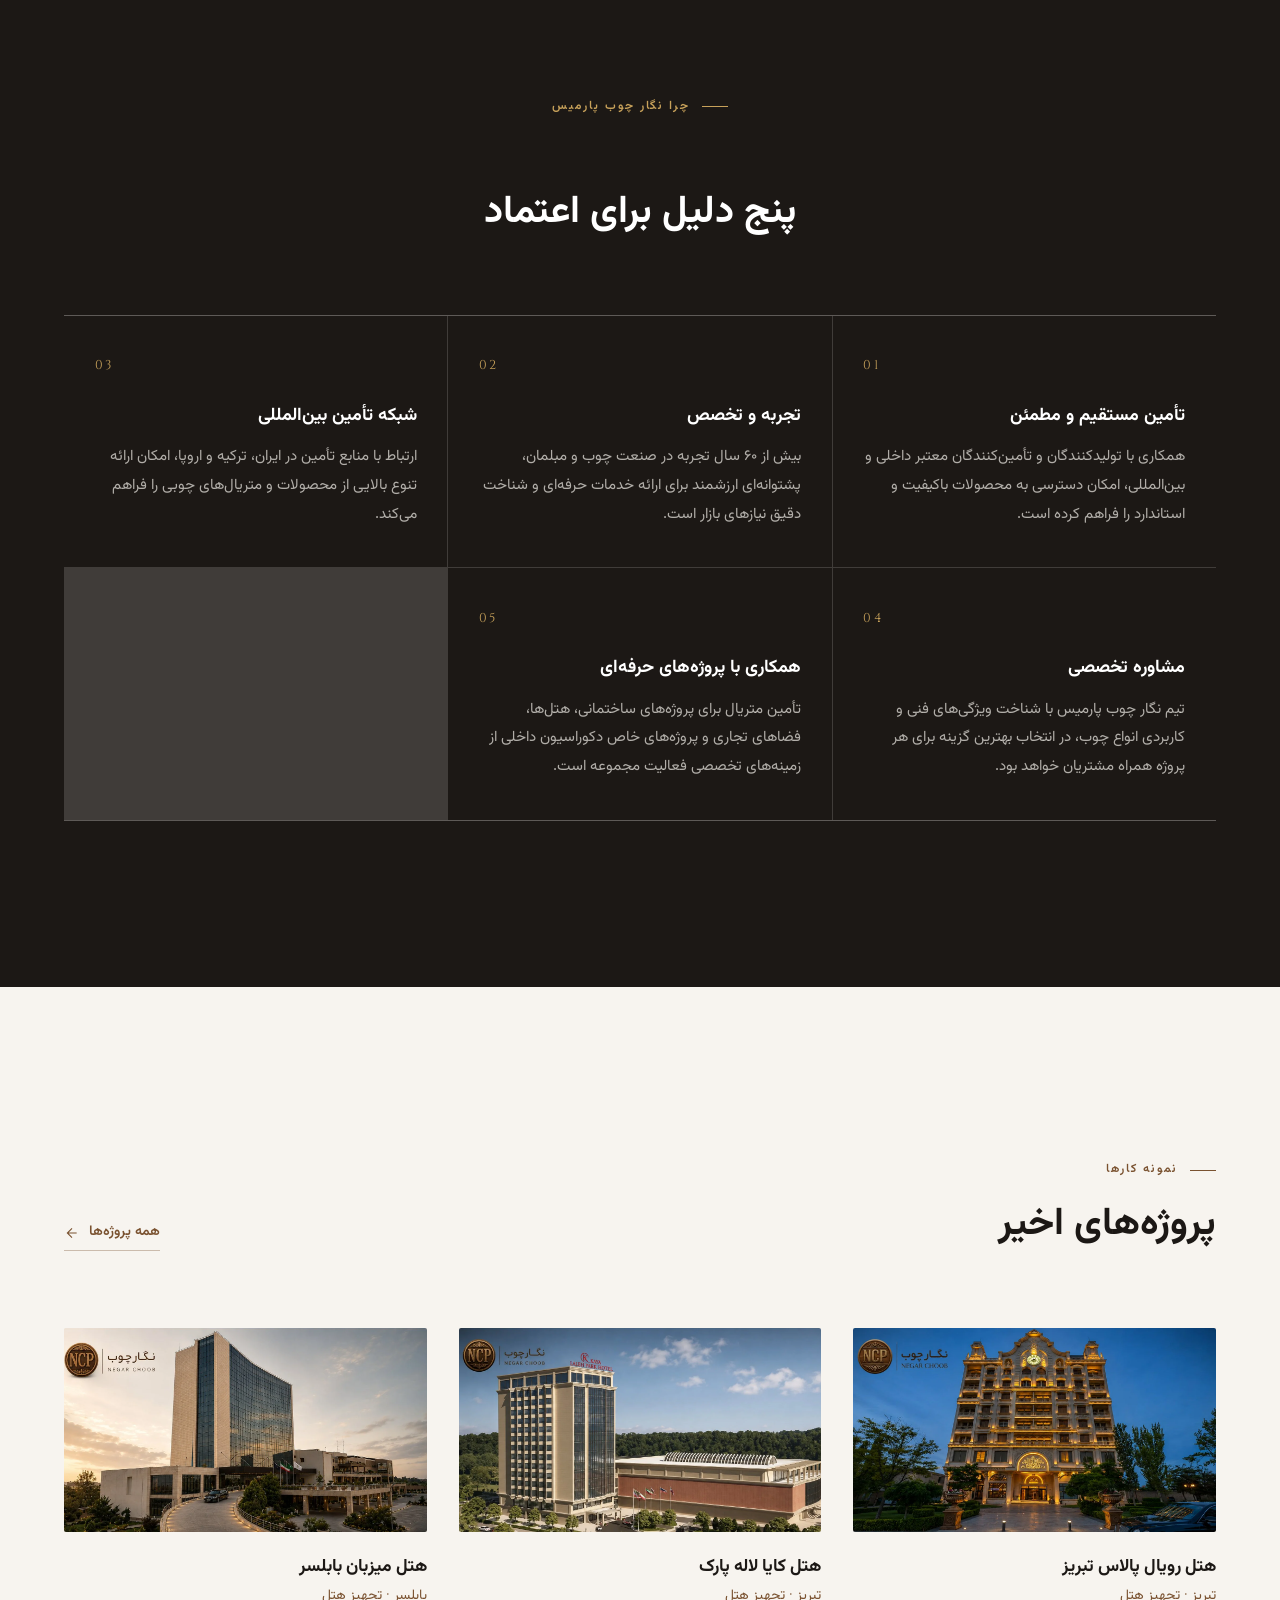
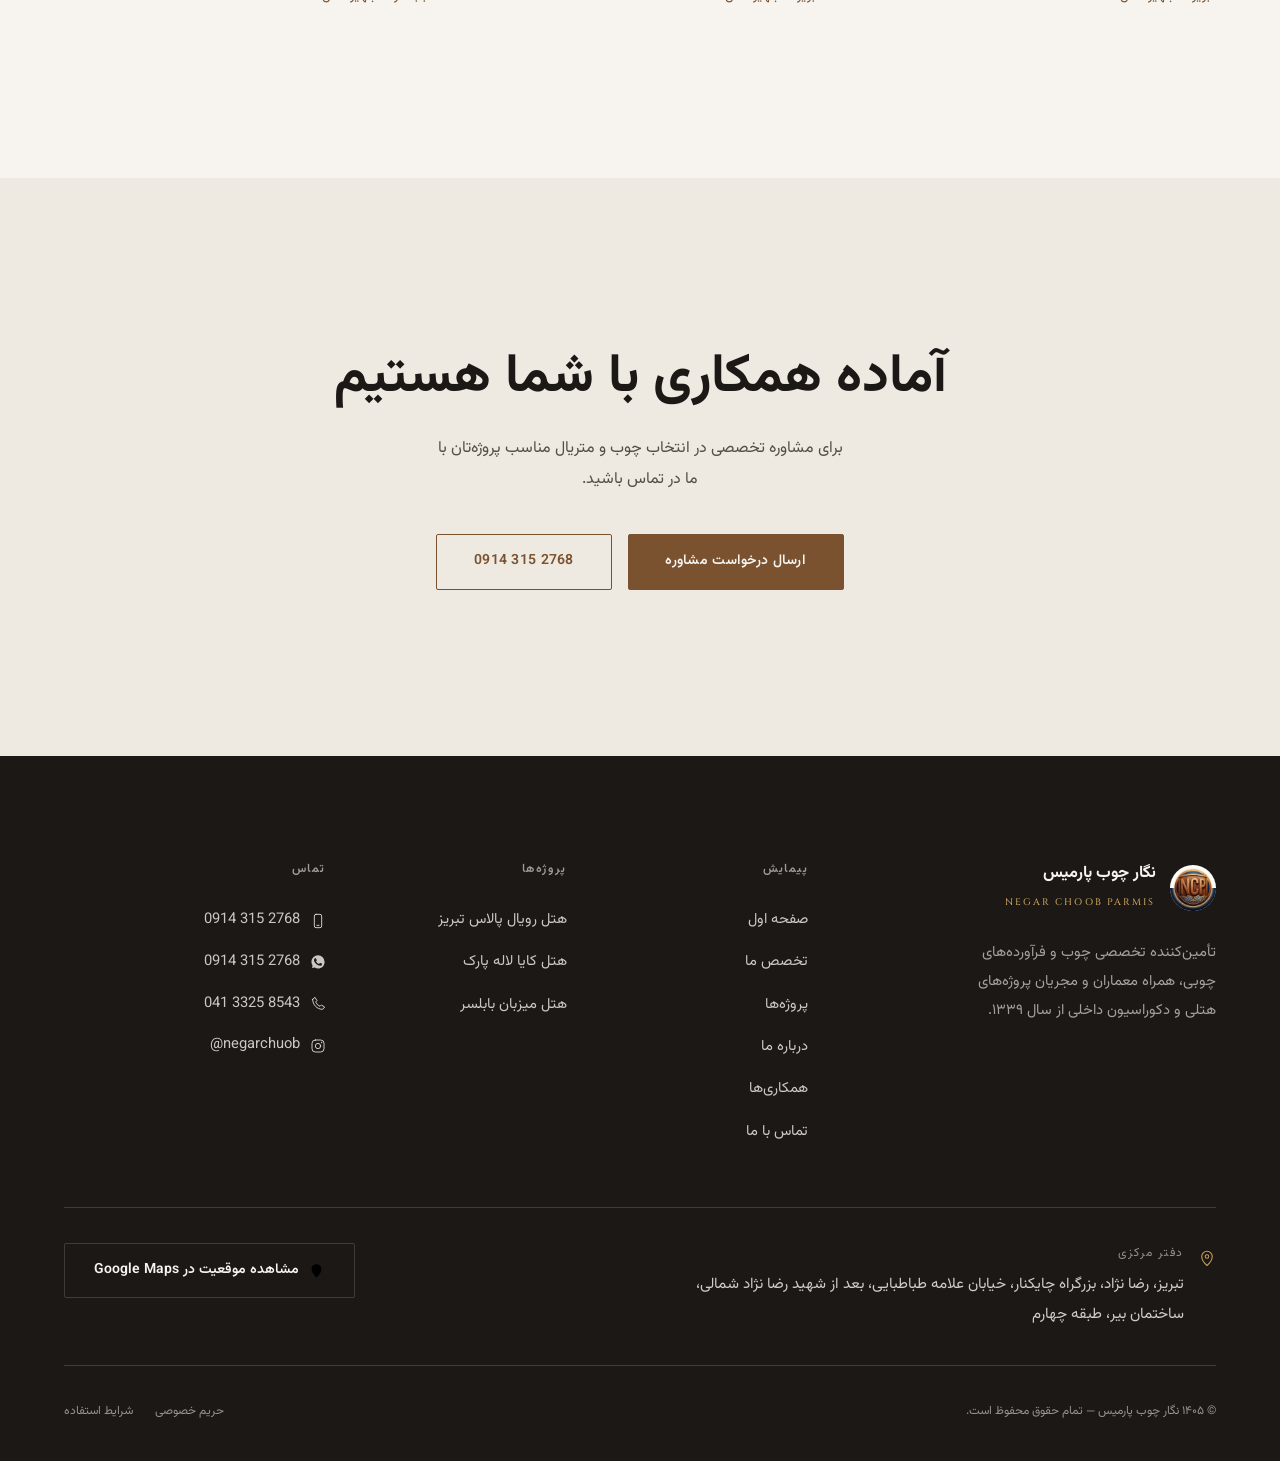
==== commit b7db1d8f: "Add the international partnerships section A standalone page for the Granorte representation, plus a" ====
--- a/about.html
+++ b/about.html
@@ -32,6 +32,7 @@
         <li><a href="index.html#projects">پروژه‌ها</a></li>
         <li><a href="about.html" aria-current="page">درباره ما</a></li>
         <li><a href="index.html#journal">یادداشت‌ها</a></li>
+        <li><a href="partnerships.html">همکاری‌ها</a></li>
         <li><a href="contact.html">تماس با ما</a></li>
     </ul>
     <a href="index.html#contact" class="nav-cta">درخواست مشاوره</a>
@@ -49,6 +50,7 @@
         <li><a href="index.html#expertise">تخصص ما</a></li>
         <li><a href="index.html#projects">پروژه‌ها</a></li>
         <li><a href="about.html">درباره ما</a></li>
+        <li><a href="partnerships.html">همکاری‌ها</a></li>
         <li><a href="contact.html">تماس با ما</a></li>
     </ul>
     <div class="mobile-drawer-foot">
@@ -275,6 +277,7 @@
                 <li><a href="index.html#expertise">تخصص ما</a></li>
                 <li><a href="index.html#projects">پروژه‌ها</a></li>
                 <li><a href="about.html">درباره ما</a></li>
+                <li><a href="partnerships.html">همکاری‌ها</a></li>
                 <li><a href="contact.html">تماس با ما</a></li>
             </ul>
         </div>
--- a/css/style.css
+++ b/css/style.css
@@ -1321,3 +1321,892 @@
 @media print {
     .wa-pop { display: none !important; }
 }
+
+/* ==========================================================================
+   19. ROYAL PALACE — case page
+   Scoped to project-royalpalace.html. Every selector is prefixed `.rp-`,
+   so nothing here can reach the shared components above.
+   ========================================================================== */
+
+/* --- 19.1 Hero ----------------------------------------------------------- */
+.rp-hero {
+    position: relative;
+    min-block-size: 100svh;
+    display: flex;
+    align-items: flex-end;
+    overflow: hidden;
+    background: var(--ink);
+}
+.rp-hero-media { position: absolute; inset: 0; z-index: 0; }
+.rp-hero-media video {
+    inline-size: 100%;
+    block-size: 100%;
+    object-fit: cover;
+    object-position: center 40%;
+}
+/* Two scrims: one lifts the type off the floor, one protects the nav.
+   Kept light — the photograph, not the overlay, should carry the frame. */
+.rp-hero::after {
+    content: '';
+    position: absolute; inset: 0; z-index: 1;
+    background:
+        linear-gradient(to top, rgba(12, 9, 7, 0.82) 0%, rgba(12, 9, 7, 0.20) 48%, rgba(12, 9, 7, 0.52) 100%),
+        linear-gradient(to left, rgba(12, 9, 7, 0.34) 0%, transparent 42%);
+}
+
+.rp-hero-inner {
+    position: relative;
+    z-index: 2;
+    inline-size: 100%;
+    padding: 0 var(--gutter) clamp(5.5rem, 11vw, 9rem);
+    color: #fff;
+}
+
+.rp-hero-eyebrow {
+    display: block;
+    font-size: var(--micro);
+    letter-spacing: 0.34em;
+    color: var(--brass);
+    margin-bottom: clamp(1.2rem, 2.4vw, 2rem);
+    opacity: 0;
+    transform: translateY(10px);
+    transition: opacity 900ms var(--ease) 200ms, transform 900ms var(--ease) 200ms;
+}
+.rp-hero.is-in .rp-hero-eyebrow { opacity: 1; transform: none; }
+
+.rp-hero-title {
+    font-size: clamp(2.05rem, 7.6vw, 6.6rem);
+    font-weight: 400;
+    letter-spacing: 0.08em;
+    line-height: 1.04;
+    text-transform: uppercase;
+    text-wrap: balance;
+}
+/* Each word is its own mask, so the line rises in three beats, not one. */
+.rp-hero-title .rp-word { display: inline-block; overflow: hidden; vertical-align: bottom; }
+.js .rp-hero-title .rp-word > span {
+    display: block;
+    transform: translateY(112%);
+    transition: transform 1150ms var(--ease-slow);
+    transition-delay: calc(var(--i, 0) * 130ms + 260ms);
+}
+.rp-hero.is-in .rp-hero-title .rp-word > span { transform: none; }
+
+.rp-hero-rule {
+    display: block;
+    inline-size: 0;
+    block-size: 1px;
+    background: var(--brass);
+    margin-block: clamp(1.6rem, 3.4vw, 2.6rem);
+    transition: inline-size 1400ms var(--ease-slow) 780ms;
+}
+.rp-hero.is-in .rp-hero-rule { inline-size: min(230px, 46vw); }
+
+.rp-hero-sub {
+    font-size: clamp(1rem, 2.1vw, 1.45rem);
+    font-weight: 300;
+    line-height: 1.7;
+    color: rgba(255, 255, 255, 0.9);
+    max-width: 30ch;
+    opacity: 0;
+    transform: translateY(14px);
+    transition: opacity 1000ms var(--ease) 900ms, transform 1000ms var(--ease) 900ms;
+}
+.rp-hero.is-in .rp-hero-sub { opacity: 1; transform: none; }
+
+.rp-hero-pause {
+    position: absolute;
+    z-index: 3;
+    inset-block-end: clamp(1.6rem, 3vw, 2.6rem);
+    inset-inline-start: var(--gutter);
+}
+
+.rp-scroll-cue {
+    position: absolute;
+    z-index: 3;
+    inset-block-end: 0;
+    inset-inline-end: var(--gutter);
+    display: flex;
+    flex-direction: column;
+    align-items: center;
+    gap: 0.9rem;
+    padding-block-end: 0;
+    color: rgba(255, 255, 255, 0.72);
+    opacity: 0;
+    transition: opacity 900ms var(--ease) 1400ms, color var(--dur) var(--ease);
+}
+.rp-hero.is-in .rp-scroll-cue { opacity: 1; }
+.rp-scroll-cue:hover { color: #fff; }
+.rp-scroll-cue-label { font-size: 0.6rem; letter-spacing: 0.3em; }
+.rp-scroll-cue-line {
+    position: relative;
+    inline-size: 1px;
+    block-size: clamp(3.5rem, 7vw, 5.5rem);
+    background: rgba(255, 255, 255, 0.22);
+    overflow: hidden;
+}
+.rp-scroll-cue-line::after {
+    content: '';
+    position: absolute;
+    inset-inline: 0;
+    block-size: 42%;
+    background: var(--brass);
+    animation: rp-cue 2600ms var(--ease-slow) infinite;
+}
+@keyframes rp-cue {
+    0%   { transform: translateY(-110%); }
+    55%  { transform: translateY(240%); }
+    100% { transform: translateY(240%); }
+}
+
+@media (max-width: 700px) {
+    .rp-hero { min-block-size: 88svh; }
+    .rp-hero-inner { padding-block-end: clamp(6rem, 16vw, 8rem); }
+    .rp-scroll-cue { display: none; }
+}
+
+/* --- 19.2 Intro (editorial) ---------------------------------------------- */
+.rp-intro { padding-block: var(--section-y) clamp(3rem, 7vw, 6rem); }
+
+.rp-intro-grid {
+    display: grid;
+    grid-template-columns: 1fr 1fr;
+    gap: clamp(2.5rem, 8vw, 8rem);
+    align-items: start;
+}
+.rp-statement {
+    font-size: var(--statement);
+    font-weight: 300;
+    line-height: 1.4;
+    letter-spacing: -0.01em;
+    color: var(--ink);
+    max-width: 17ch;
+}
+.rp-intro-read p {
+    font-size: var(--body-lg);
+    line-height: 2.1;
+    color: var(--ink-soft);
+    margin-bottom: 1.6rem;
+    max-width: 52ch;
+}
+.rp-role { list-style: none; margin-block: 2.4rem 2rem; }
+.rp-role li {
+    position: relative;
+    padding-inline-start: 1.6rem;
+    padding-block: 0.55rem;
+    color: var(--ink-soft);
+    line-height: 1.9;
+    border-block-start: 1px solid var(--line-soft);
+}
+.rp-role li:last-child { border-block-end: 1px solid var(--line-soft); }
+.rp-role li::before {
+    content: '';
+    position: absolute;
+    inset-inline-start: 0; inset-block-start: 1.4em;
+    inline-size: 0.6rem; block-size: 1px;
+    background: var(--walnut);
+}
+.rp-note { font-size: var(--small) !important; color: var(--ink-faint) !important; }
+
+.rp-intro-figure { margin-block-start: clamp(3.5rem, 8vw, 7rem); }
+
+@media (max-width: 900px) {
+    .rp-intro-grid { grid-template-columns: 1fr; gap: clamp(1.8rem, 6vw, 3rem); }
+    .rp-statement { max-width: 22ch; }
+}
+
+/* --- 19.3 Frames --------------------------------------------------------- */
+.rp-fig { margin: 0; }
+.rp-fig--bleed { margin-block: clamp(3.5rem, 9vw, 8rem); }
+.rp-fig--drop { margin-block-start: clamp(2.5rem, 10vw, 10rem); }
+
+.rp-frame {
+    position: relative;
+    display: block;
+    inline-size: 100%;
+    aspect-ratio: var(--ar, 16 / 9);
+    overflow: hidden;
+    background: var(--ivory-alt);
+    border: 0;
+    padding: 0;
+    cursor: zoom-in;
+    -webkit-tap-highlight-color: transparent;
+    --sc: 1;
+}
+/* Reveal: the frame itself unmasks upward while the photograph settles
+   out of its oversize. Two motions, one gesture. */
+.js .rp-frame {
+    clip-path: inset(100% 0 0 0);
+    transition: clip-path 1250ms var(--ease-slow);
+    --sc: 1.07;
+}
+.js .rp-fig.is-visible .rp-frame { clip-path: inset(0 0 0 0); --sc: 1; }
+
+.rp-frame img {
+    position: absolute;
+    inset: 0;
+    inline-size: 100%;
+    block-size: 100%;
+    object-fit: cover;
+    object-position: var(--pos, center);
+    /* --par is written by the parallax loop; --sc by reveal + hover. */
+    transform: translate3d(0, var(--par, 0px), 0) scale(var(--sc));
+    transition: transform 1400ms var(--ease-slow), filter 900ms var(--ease);
+    will-change: transform;
+}
+
+.rp-frame-veil {
+    position: absolute;
+    inset: 0;
+    background: linear-gradient(to top, rgba(18, 13, 9, 0.66) 0%, rgba(18, 13, 9, 0.12) 52%, transparent 100%);
+    opacity: 0;
+    transition: opacity 750ms var(--ease);
+    pointer-events: none;
+}
+.rp-frame-cue {
+    position: absolute;
+    z-index: 2;
+    inset-block-end: clamp(1.1rem, 2.4vw, 2.1rem);
+    inset-inline-start: clamp(1.1rem, 2.4vw, 2.1rem);
+    display: inline-flex;
+    align-items: center;
+    gap: 0.8rem;
+    color: #fff;
+    font-size: var(--micro);
+    letter-spacing: 0.1em;
+    opacity: 0;
+    transform: translateY(14px);
+    transition: opacity 620ms var(--ease), transform 720ms var(--ease-slow);
+    pointer-events: none;
+}
+.rp-frame-cue-ico {
+    display: inline-flex;
+    align-items: center;
+    justify-content: center;
+    inline-size: 2.6rem;
+    block-size: 2.6rem;
+    border: 1px solid rgba(199, 161, 90, 0.75);
+    border-radius: 50%;
+    flex: none;
+}
+.rp-frame-cue-ico svg { inline-size: 14px; block-size: 14px; stroke: var(--brass); fill: none; stroke-width: 1.5; }
+
+/* Brass rule wipes in along the base — the smallest possible "this is live". */
+.rp-frame::after {
+    content: '';
+    position: absolute;
+    z-index: 2;
+    inset-inline: 0;
+    inset-block-end: 0;
+    block-size: 2px;
+    background: var(--brass);
+    transform: scaleX(0);
+    transform-origin: right center;
+    transition: transform 950ms var(--ease-slow);
+}
+
+.rp-frame:hover,
+.rp-frame:focus-visible { --sc: 1.055; }
+.js .rp-fig.is-visible .rp-frame:hover,
+.js .rp-fig.is-visible .rp-frame:focus-visible { --sc: 1.055; }
+.rp-frame:hover .rp-frame-veil,
+.rp-frame:focus-visible .rp-frame-veil { opacity: 1; }
+.rp-frame:hover .rp-frame-cue,
+.rp-frame:focus-visible .rp-frame-cue { opacity: 1; transform: none; }
+.rp-frame:hover::after,
+.rp-frame:focus-visible::after { transform: scaleX(1); }
+
+.rp-cap {
+    display: flex;
+    align-items: baseline;
+    gap: 1.1rem;
+    margin-block-start: 1.1rem;
+}
+.rp-cap-num { font-size: var(--micro); letter-spacing: 0.2em; color: var(--walnut); flex: none; }
+.rp-cap p { font-size: var(--small); line-height: 1.8; color: var(--ink-faint); }
+
+/* --- 19.4 Gallery -------------------------------------------------------- */
+.rp-gallery { padding-block-end: clamp(3rem, 7vw, 6rem); }
+.rp-gallery-head { margin-block-end: clamp(2.5rem, 6vw, 4.5rem); }
+
+.rp-pair {
+    display: grid;
+    grid-template-columns: 0.84fr 1.16fr;
+    gap: clamp(1.6rem, 4.5vw, 4.5rem);
+    align-items: start;
+}
+@media (max-width: 860px) {
+    .rp-pair { grid-template-columns: 1fr; gap: clamp(2rem, 8vw, 3.5rem); }
+    .rp-fig--drop { margin-block-start: 0; }
+}
+
+/* --- 19.5 Film ----------------------------------------------------------- */
+.rp-film {
+    background: var(--ink);
+    color: var(--ivory);
+    padding-block: var(--section-y);
+}
+.rp-film-head { margin-block-end: clamp(2.5rem, 6vw, 4.5rem); }
+.rp-film-head .kicker { color: var(--ivory); }
+
+.rp-film-stage {
+    position: relative;
+    inline-size: 100%;
+    aspect-ratio: 16 / 9;
+    overflow: hidden;
+    background: #000;
+}
+.rp-film-stage video { inline-size: 100%; block-size: 100%; object-fit: cover; }
+
+.rp-film-play,
+.rp-film-full {
+    position: absolute;
+    z-index: 2;
+    display: inline-flex;
+    align-items: center;
+    justify-content: center;
+    border: 1px solid rgba(199, 161, 90, 0.6);
+    border-radius: 50%;
+    color: var(--brass);
+    background: rgba(12, 9, 7, 0.42);
+    backdrop-filter: blur(6px);
+    -webkit-backdrop-filter: blur(6px);
+    transition: background var(--dur) var(--ease), border-color var(--dur) var(--ease),
+                color var(--dur) var(--ease), transform 700ms var(--ease-slow);
+}
+.rp-film-play:hover,
+.rp-film-full:hover { background: var(--brass); border-color: var(--brass); color: var(--ink); }
+
+/* Big and centred while paused; small and cornered once it is running. */
+.rp-film-play {
+    inset-block-start: 50%;
+    inset-inline-start: 50%;
+    inline-size: clamp(4.5rem, 9vw, 6.5rem);
+    block-size: clamp(4.5rem, 9vw, 6.5rem);
+    transform: translate(50%, -50%);
+}
+.rp-film-play svg { inline-size: 22%; block-size: 22%; fill: currentColor; stroke: none; }
+.rp-film-play .ico-pause { display: none; }
+.rp-film-stage.is-playing .rp-film-play {
+    inset-block-start: auto;
+    inset-block-end: clamp(1rem, 2.2vw, 1.8rem);
+    inset-inline-start: clamp(1rem, 2.2vw, 1.8rem);
+    inline-size: 46px;
+    block-size: 46px;
+    transform: none;
+    opacity: 0;
+}
+.rp-film-stage.is-playing:hover .rp-film-play,
+.rp-film-stage.is-playing .rp-film-play:focus-visible { opacity: 1; }
+.rp-film-stage.is-playing .rp-film-play svg { inline-size: 13px; block-size: 13px; }
+.rp-film-stage.is-playing .rp-film-play .ico-play  { display: none; }
+.rp-film-stage.is-playing .rp-film-play .ico-pause { display: block; }
+
+.rp-film-full {
+    inset-block-end: clamp(1rem, 2.2vw, 1.8rem);
+    inset-inline-end: clamp(1rem, 2.2vw, 1.8rem);
+    inline-size: 46px;
+    block-size: 46px;
+    opacity: 0;
+    transition: opacity 500ms var(--ease), background var(--dur) var(--ease),
+                border-color var(--dur) var(--ease), color var(--dur) var(--ease);
+}
+.rp-film-stage:hover .rp-film-full,
+.rp-film-full:focus-visible { opacity: 1; }
+.rp-film-full svg { inline-size: 15px; block-size: 15px; stroke: currentColor; fill: none; stroke-width: 1.6; }
+
+@media (max-width: 700px) {
+    .rp-film-full, .rp-film-stage.is-playing .rp-film-play { opacity: 1; }
+}
+
+/* --- 19.6 Spec sheet ----------------------------------------------------- */
+.rp-spec { padding-block: var(--section-y); }
+.rp-spec-row {
+    display: grid;
+    grid-template-columns: minmax(8rem, 13rem) 1fr;
+    gap: clamp(1rem, 4vw, 4rem);
+    padding-block: clamp(1.4rem, 2.8vw, 2.2rem);
+    border-block-start: 1px solid var(--line-soft);
+}
+.rp-spec-row:last-child { border-block-end: 1px solid var(--line-soft); }
+.rp-spec-key {
+    font-size: var(--micro);
+    letter-spacing: 0.22em;
+    color: var(--walnut);
+    padding-block-start: 0.4rem;
+}
+.rp-spec-val { font-size: clamp(1.05rem, 1.7vw, 1.4rem); font-weight: 500; line-height: 1.6; }
+.rp-spec-val small {
+    display: block;
+    font-size: var(--small);
+    font-weight: 400;
+    letter-spacing: 0.06em;
+    color: var(--ink-faint);
+    margin-block-start: 0.35rem;
+    /* `.latin` flips this line to LTR, which would otherwise drag it to the
+       far edge of the row; `end` puts it back under the Persian value. */
+    text-align: end;
+}
+@media (max-width: 640px) {
+    .rp-spec-row { grid-template-columns: 1fr; gap: 0.4rem; }
+}
+
+/* --- 19.7 Lightbox ------------------------------------------------------- */
+.rp-lb {
+    position: fixed;
+    inset: 0;
+    z-index: 900;
+    display: flex;
+    align-items: center;
+    justify-content: center;
+    padding: clamp(3.5rem, 7vw, 5rem) clamp(1rem, 8vw, 6rem);
+    background: rgba(10, 8, 6, 0.97);
+    opacity: 0;
+    transition: opacity 520ms var(--ease);
+}
+.rp-lb[hidden] { display: none; }
+.rp-lb.is-open { opacity: 1; }
+
+.rp-lb-stage {
+    margin: 0;
+    display: flex;
+    flex-direction: column;
+    align-items: center;
+    gap: 1.4rem;
+    max-inline-size: 100%;
+}
+.rp-lb-img {
+    max-inline-size: 100%;
+    max-block-size: 76vh;
+    inline-size: auto;
+    block-size: auto;
+    object-fit: contain;
+    opacity: 0;
+    transform: scale(0.985);
+    transition: opacity 620ms var(--ease), transform 900ms var(--ease-slow);
+}
+.rp-lb.is-shown .rp-lb-img { opacity: 1; transform: none; }
+
+.rp-lb-cap {
+    display: flex;
+    align-items: baseline;
+    gap: 1.1rem;
+    font-size: var(--small);
+    color: rgba(247, 244, 239, 0.66);
+    text-align: center;
+}
+.rp-lb-count { font-size: var(--micro); letter-spacing: 0.2em; color: var(--brass); flex: none; }
+
+.rp-lb-close,
+.rp-lb-nav {
+    position: absolute;
+    z-index: 2;
+    display: inline-flex;
+    align-items: center;
+    justify-content: center;
+    inline-size: 48px;
+    block-size: 48px;
+    border: 1px solid rgba(247, 244, 239, 0.22);
+    border-radius: 50%;
+    color: rgba(247, 244, 239, 0.82);
+    transition: background var(--dur) var(--ease), border-color var(--dur) var(--ease), color var(--dur) var(--ease);
+}
+.rp-lb-close:hover,
+.rp-lb-nav:hover { background: var(--brass); border-color: var(--brass); color: var(--ink); }
+.rp-lb-close svg,
+.rp-lb-nav svg { inline-size: 16px; block-size: 16px; stroke: currentColor; fill: none; stroke-width: 1.5; }
+
+.rp-lb-close { inset-block-start: clamp(1rem, 3vw, 2rem); inset-inline-end: clamp(1rem, 3vw, 2rem); }
+.rp-lb-nav   { inset-block-start: 50%; transform: translateY(-50%); }
+.rp-lb-prev  { inset-inline-end: clamp(0.6rem, 2.5vw, 2rem); }
+.rp-lb-next  { inset-inline-start: clamp(0.6rem, 2.5vw, 2rem); }
+
+@media (max-width: 700px) {
+    .rp-lb-nav { inset-block-start: auto; inset-block-end: clamp(1rem, 4vw, 2rem); transform: none; }
+    .rp-lb-prev { inset-inline-end: 28%; }
+    .rp-lb-next { inset-inline-start: 28%; }
+    .rp-lb-img { max-block-size: 64vh; }
+}
+
+/* --- 19.8 Reduced motion -------------------------------------------------
+   Nothing on this page may depend on movement to become visible.
+   ------------------------------------------------------------------------- */
+@media (prefers-reduced-motion: reduce) {
+    .js .rp-frame { clip-path: none !important; transition: none !important; --sc: 1 !important; }
+    .rp-frame img { transform: none !important; transition: none !important; }
+    .rp-frame:hover .rp-frame-cue,
+    .rp-frame:focus-visible .rp-frame-cue { transform: none; }
+    .rp-hero-eyebrow,
+    .rp-hero-sub { opacity: 1 !important; transform: none !important; transition: none !important; }
+    .js .rp-hero-title .rp-word > span { transform: none !important; transition: none !important; }
+    .rp-hero-rule { inline-size: min(230px, 46vw) !important; transition: none !important; }
+    .rp-scroll-cue { opacity: 1 !important; transition: none !important; }
+    .rp-scroll-cue-line::after { animation: none; }
+    .rp-lb-img { opacity: 1 !important; transform: none !important; transition: none !important; }
+}
+
+/* ==========================================================================
+   20. INTERNATIONAL PARTNERSHIPS
+   Scoped to partnerships.html. Prefixed `.ip-`; the frame, reveal, parallax
+   and lightbox components are the shared `.rp-` set the project pages
+   already use, so the motion language stays identical.
+   ========================================================================== */
+
+/* --- 20.1 Hero — a seal, not a banner -----------------------------------
+   Centred type inside a pair of brass rules that draw themselves apart.
+   ------------------------------------------------------------------------- */
+.ip-hero {
+    position: relative;
+    min-block-size: 92svh;
+    display: flex;
+    align-items: center;
+    justify-content: center;
+    overflow: hidden;
+    background: var(--ink);
+    text-align: center;
+}
+.ip-hero-media { position: absolute; inset: 0; z-index: 0; }
+.ip-hero-media picture { display: contents; }
+.ip-hero-media img {
+    inline-size: 100%;
+    block-size: 100%;
+    object-fit: cover;
+    object-position: center 58%;
+}
+.ip-hero::after {
+    content: '';
+    position: absolute; inset: 0; z-index: 1;
+    background:
+        radial-gradient(ellipse at center, rgba(12, 9, 7, 0.42) 0%, rgba(12, 9, 7, 0.78) 78%),
+        linear-gradient(to bottom, rgba(12, 9, 7, 0.55) 0%, transparent 30%);
+}
+
+.ip-hero-inner {
+    position: relative;
+    z-index: 2;
+    inline-size: 100%;
+    max-inline-size: 62rem;
+    padding-inline: var(--gutter);
+    color: #fff;
+}
+
+.ip-rule {
+    display: block;
+    inline-size: 0;
+    block-size: 1px;
+    margin-inline: auto;
+    background: var(--brass);
+    transition: inline-size 1500ms var(--ease-slow);
+}
+.ip-rule--top    { margin-block-end: clamp(1.8rem, 4vw, 3.2rem); transition-delay: 200ms; }
+.ip-rule--bottom { margin-block-start: clamp(1.8rem, 4vw, 3.2rem); transition-delay: 1150ms; }
+.ip-hero.is-in .ip-rule { inline-size: min(28rem, 78%); }
+
+.ip-hero-title {
+    font-size: clamp(1.6rem, 5.2vw, 4.4rem);
+    font-weight: 400;
+    letter-spacing: 0.14em;
+    line-height: 1.18;
+    text-transform: uppercase;
+}
+.ip-hero-title .ip-word { display: inline-block; overflow: hidden; vertical-align: bottom; }
+.js .ip-hero-title .ip-word > span {
+    display: block;
+    transform: translateY(114%);
+    transition: transform 1200ms var(--ease-slow);
+    transition-delay: calc(var(--i, 0) * 160ms + 380ms);
+}
+.ip-hero.is-in .ip-hero-title .ip-word > span { transform: none; }
+
+.ip-hero-sub {
+    margin-block-start: clamp(0.9rem, 2vw, 1.4rem);
+    font-size: clamp(0.95rem, 1.8vw, 1.3rem);
+    font-weight: 300;
+    color: rgba(255, 255, 255, 0.88);
+    opacity: 0;
+    transform: translateY(12px);
+    transition: opacity 1000ms var(--ease) 900ms, transform 1000ms var(--ease) 900ms;
+}
+.ip-hero.is-in .ip-hero-sub { opacity: 1; transform: none; }
+
+.ip-scroll-cue {
+    position: absolute;
+    z-index: 3;
+    inset-block-end: 0;
+    inset-inline-start: 50%;
+    transform: translateX(50%);
+    padding-block: 1rem 0;
+    opacity: 0;
+    transition: opacity 900ms var(--ease) 1600ms;
+}
+.ip-hero.is-in .ip-scroll-cue { opacity: 1; }
+.ip-scroll-cue-line {
+    display: block;
+    position: relative;
+    inline-size: 1px;
+    block-size: clamp(3rem, 6vw, 4.5rem);
+    background: rgba(255, 255, 255, 0.22);
+    overflow: hidden;
+}
+.ip-scroll-cue-line::after {
+    content: '';
+    position: absolute;
+    inset-inline: 0;
+    block-size: 45%;
+    background: var(--brass);
+    animation: rp-cue 2600ms var(--ease-slow) infinite;
+}
+
+@media (max-width: 700px) {
+    .ip-hero { min-block-size: 82svh; }
+    .ip-hero-title { letter-spacing: 0.08em; }
+}
+
+/* --- 20.2 Editorial intro — centred, narrow, generous -------------------- */
+.ip-intro { padding-block: var(--section-y); text-align: center; }
+.ip-statement {
+    font-size: var(--statement);
+    font-weight: 300;
+    line-height: 1.42;
+    letter-spacing: -0.01em;
+    max-width: 20ch;
+    margin-inline: auto;
+    margin-block-end: clamp(2rem, 5vw, 3.6rem);
+}
+.ip-lede { max-width: 52ch; margin-inline: auto; }
+.ip-lede p {
+    font-size: var(--body-lg);
+    line-height: 2.1;
+    color: var(--ink-soft);
+}
+.ip-lede p + p { margin-block-start: 1.5rem; }
+
+/* --- 20.3 Granorte seal -------------------------------------------------- */
+.ip-brand { padding-block: var(--section-y); }
+
+.ip-seal {
+    display: flex;
+    flex-direction: column;
+    align-items: center;
+    gap: clamp(1.6rem, 3.5vw, 2.6rem);
+    padding-block-end: clamp(2.5rem, 6vw, 4.5rem);
+}
+/* The wordmark carries the section on its own — no card, no border, and
+   room around it in proportion to what it is being asked to certify. */
+.ip-logo {
+    inline-size: clamp(13rem, 26vw, 21rem);
+    block-size: auto;
+}
+
+.ip-credential {
+    display: flex;
+    align-items: center;
+    justify-content: center;
+    flex-wrap: wrap;
+    gap: 0.9rem;
+    font-size: var(--micro);
+    letter-spacing: 0.26em;
+    color: var(--walnut);
+    text-align: center;
+}
+.ip-credential > span:first-child::before,
+.ip-credential > span:last-child::after {
+    content: '';
+    display: inline-block;
+    vertical-align: middle;
+    inline-size: clamp(1.5rem, 4vw, 3.2rem);
+    block-size: 1px;
+    background: currentColor;
+    opacity: 0.5;
+    margin-inline: 0.9rem;
+}
+.ip-credential-dot {
+    inline-size: 3px;
+    block-size: 3px;
+    border-radius: 50%;
+    background: var(--brass);
+    flex: none;
+}
+
+.ip-brand-read { max-width: 56ch; margin-inline: auto; text-align: center; }
+.ip-brand-read p { font-size: var(--body-lg); line-height: 2.1; color: var(--ink-soft); }
+
+/* Brand facts — same register as the project spec sheets */
+.ip-spec { max-width: 46rem; margin-inline: auto; margin-block-start: clamp(3rem, 7vw, 5.5rem); }
+.ip-spec-row {
+    display: grid;
+    grid-template-columns: minmax(9rem, 14rem) 1fr;
+    gap: clamp(1rem, 4vw, 3rem);
+    padding-block: clamp(1.2rem, 2.4vw, 1.8rem);
+    border-block-start: 1px solid var(--line-soft);
+}
+.ip-spec-row:last-child { border-block-end: 1px solid var(--line-soft); }
+.ip-spec-key {
+    font-size: var(--micro);
+    letter-spacing: 0.22em;
+    color: var(--walnut);
+    padding-block-start: 0.35rem;
+}
+.ip-spec-val {
+    font-family: var(--font-latin);
+    direction: ltr;
+    unicode-bidi: isolate;
+    text-align: end;
+    font-size: clamp(1rem, 1.6vw, 1.25rem);
+    letter-spacing: 0.06em;
+}
+.ip-spec-val small {
+    display: block;
+    font-family: var(--font);
+    direction: rtl;
+    font-size: var(--small);
+    letter-spacing: 0;
+    color: var(--ink-faint);
+    margin-block-start: 0.3rem;
+    /* The row is LTR so the Latin value sets flush right; this line flips
+       back to RTL, where `start` is that same right edge. Inheriting `end`
+       would throw it across the row. */
+    text-align: start;
+}
+.ip-link {
+    border-block-end: 1px solid var(--line);
+    padding-block-end: 2px;
+    transition: color var(--dur) var(--ease), border-color var(--dur) var(--ease);
+}
+.ip-link:hover { color: var(--walnut); border-color: var(--walnut); }
+
+@media (max-width: 640px) {
+    .ip-spec-row { grid-template-columns: 1fr; gap: 0.4rem; }
+    /* Stacked, both lines hang off the same left edge: the row reads as one
+       bilingual pair rather than two values thrown to opposite margins. */
+    .ip-spec-val { text-align: start; }
+    .ip-spec-val small { text-align: end; }
+}
+
+/* --- 20.4 Applications — a register, not bullets ------------------------- */
+.ip-apps { padding-block: var(--section-y); }
+.ip-apps .kicker { margin-block-end: clamp(2.5rem, 6vw, 4rem); }
+
+.ip-app-list { list-style: none; }
+.ip-app-list li {
+    display: grid;
+    grid-template-columns: 3.5rem 1fr auto;
+    align-items: baseline;
+    gap: clamp(1rem, 3vw, 2.5rem);
+    padding-block: clamp(1.3rem, 2.6vw, 2rem);
+    border-block-start: 1px solid var(--line-soft);
+    transition: background var(--dur) var(--ease);
+}
+.ip-app-list li:last-child { border-block-end: 1px solid var(--line-soft); }
+.ip-app-num { font-size: var(--micro); letter-spacing: 0.2em; color: var(--brass); }
+.ip-app-fa  { font-size: clamp(1.05rem, 1.9vw, 1.5rem); font-weight: 500; }
+.ip-app-en  { font-size: var(--small); color: var(--ink-faint); letter-spacing: 0.08em; }
+
+@media (max-width: 560px) {
+    .ip-app-list li { grid-template-columns: 2.6rem 1fr; }
+    .ip-app-en { grid-column: 2; }
+}
+
+/* --- 20.5 Material board -------------------------------------------------
+   The supplied product shots top out at 696px, so no plate is ever asked to
+   fill more width than its file can carry. The grid is a max-width cap, not
+   a stretch: the arrangement reads as samples set out on a table.
+   ------------------------------------------------------------------------- */
+.ip-board { padding-block: 0 var(--section-y); }
+.ip-board .kicker { margin-block-end: clamp(2.5rem, 6vw, 4rem); }
+
+.ip-board-grid {
+    display: grid;
+    grid-template-columns: repeat(6, 1fr);
+    gap: clamp(1.4rem, 3.5vw, 3.5rem) clamp(1.4rem, 3vw, 3rem);
+    align-items: start;
+}
+.ip-plate { margin: 0; }
+.ip-plate            { grid-column: span 2; }
+.ip-plate--wide      { grid-column: span 3; }
+.ip-plate--drop      { margin-block-start: clamp(1.5rem, 5vw, 4.5rem); }
+
+/* Never upscale past the file's own pixels — a soft plate reads as cheap. */
+.ip-plate .rp-frame       { max-inline-size: 393px; }
+.ip-plate--wide .rp-frame { max-inline-size: 696px; }
+
+@media (max-width: 1000px) {
+    .ip-board-grid { grid-template-columns: repeat(4, 1fr); }
+    .ip-plate--wide { grid-column: span 4; }
+    .ip-plate { grid-column: span 2; }
+}
+@media (max-width: 620px) {
+    .ip-board-grid { grid-template-columns: 1fr; }
+    .ip-plate, .ip-plate--wide { grid-column: 1; }
+    .ip-plate--drop { margin-block-start: 0; }
+    .ip-plate .rp-frame, .ip-plate--wide .rp-frame { max-inline-size: 100%; }
+}
+
+/* --- 20.6 Home-page band ------------------------------------------------- */
+.ip-band { background: var(--ink); color: var(--ivory); }
+.ip-band-inner {
+    display: flex;
+    align-items: center;
+    justify-content: space-between;
+    gap: clamp(2rem, 6vw, 5rem);
+    padding-block: clamp(3.5rem, 8vw, 6.5rem);
+    flex-wrap: wrap;
+}
+.ip-band-say { max-width: 46ch; }
+.ip-band-title {
+    font-family: var(--font-latin);
+    direction: ltr;
+    unicode-bidi: isolate;
+    font-size: clamp(1.2rem, 2.6vw, 2rem);
+    font-weight: 500;
+    letter-spacing: 0.14em;
+    color: var(--brass);
+    margin-block-end: 0.9rem;
+}
+.ip-band-say p { font-size: var(--body-lg); line-height: 2; color: rgba(247, 244, 239, 0.74); }
+
+.ip-band-mark {
+    display: flex;
+    align-items: center;
+    gap: clamp(1.5rem, 4vw, 3rem);
+    flex-wrap: wrap;
+}
+/* The wordmark is walnut-on-transparent; on the ink band it needs lifting
+   to ivory rather than sitting as a dark shape on a dark ground. */
+.ip-band-logo {
+    inline-size: clamp(9rem, 16vw, 12.5rem);
+    block-size: auto;
+    filter: brightness(0) invert(1);
+    opacity: 0.82;
+    transition: opacity var(--dur) var(--ease);
+}
+.ip-band:hover .ip-band-logo,
+.ip-band-inner:focus-within .ip-band-logo { opacity: 1; }
+
+.ip-band-go {
+    display: inline-flex;
+    align-items: center;
+    gap: 0.8rem;
+    font-size: var(--small);
+    letter-spacing: 0.06em;
+    color: var(--brass);
+    border-block-end: 1px solid rgba(199, 161, 90, 0.4);
+    padding-block-end: 0.4rem;
+    min-block-size: 44px;
+    transition: color var(--dur) var(--ease), border-color var(--dur) var(--ease);
+}
+.ip-band-go svg { inline-size: 15px; block-size: 15px; stroke: currentColor; fill: none; stroke-width: 1.6; }
+.ip-band-go:hover { color: #fff; border-color: #fff; }
+
+@media (max-width: 760px) {
+    .ip-band-inner { flex-direction: column; align-items: flex-start; }
+}
+
+/* --- 20.7 Reduced motion ------------------------------------------------- */
+@media (prefers-reduced-motion: reduce) {
+    .ip-rule { inline-size: min(28rem, 78%) !important; transition: none !important; }
+    .js .ip-hero-title .ip-word > span { transform: none !important; transition: none !important; }
+    .ip-hero-sub { opacity: 1 !important; transform: none !important; transition: none !important; }
+    .ip-scroll-cue { opacity: 1 !important; transition: none !important; }
+    .ip-scroll-cue-line::after { animation: none; }
+}
